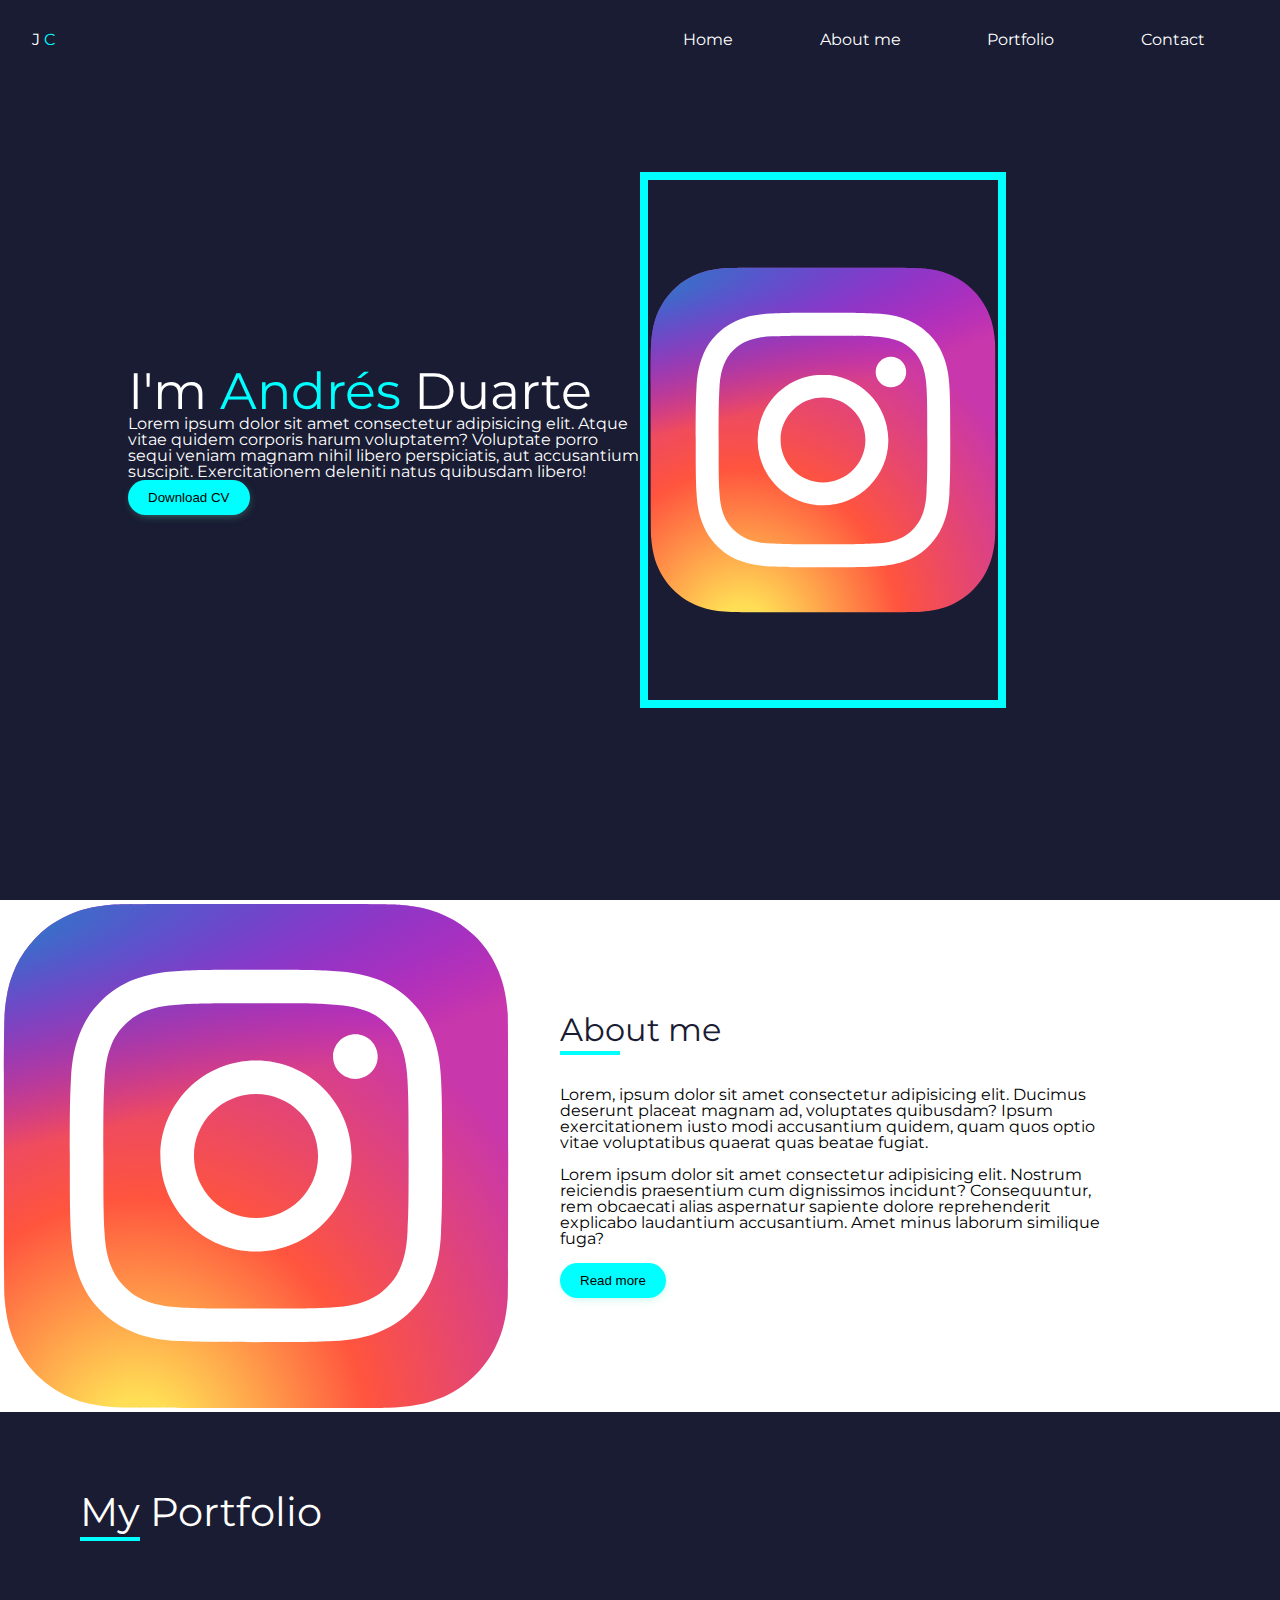
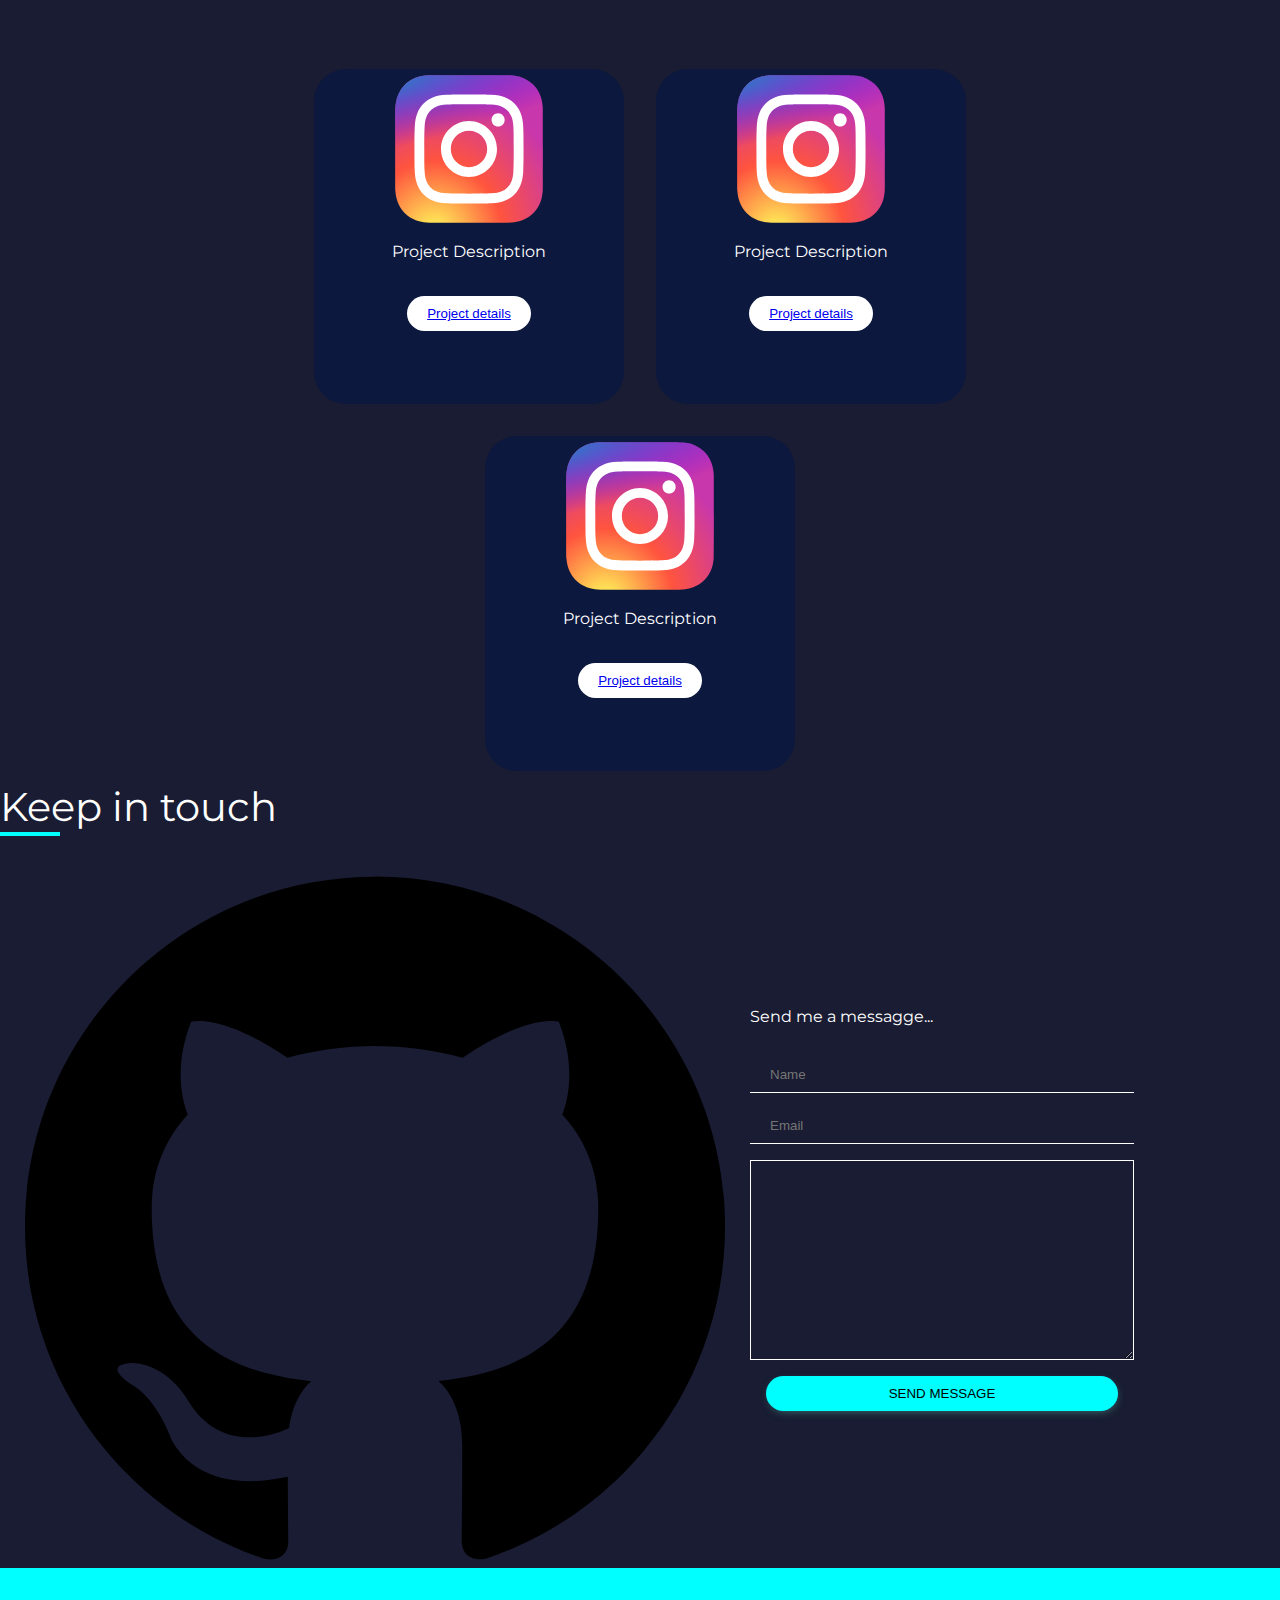
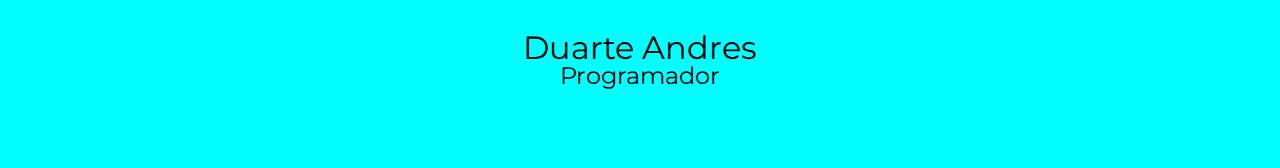
==== index.html @ 988a96d9 "Se realiza parte responsiva del esqueleto" ====
<!DOCTYPE html>
<html lang="en">
  <head>
    <meta charset="UTF-8" />
    <meta http-equiv="X-UA-Compatible" content="IE=edge" />
    <meta name="viewport" content="width=device-width, initial-scale=1.0" />
    <title>portfolio</title>
    <link rel="stylesheet" href="/assets/css/reset.css" />
    <link rel="stylesheet" href="/assets/css/style.css" />
    <!-- Google Fonts -->
    <link rel="preconnect" href="https://fonts.googleapis.com" />
    <link rel="preconnect" href="https://fonts.gstatic.com" crossorigin />
    <link
      href="https://fonts.googleapis.com/css2?family=Montserrat&display=swap"
      rel="stylesheet"
    />
    <!-- FONT AWESOME -->
    <link
      rel="stylesheet"
      href="https://cdnjs.cloudflare.com/ajax/libs/font-awesome/6.2.0/css/all.min.css"
      integrity="sha512-xh6O/CkQoPOWDdYTDqeRdPCVd1SpvCA9XXcUnZS2FmJNp1coAFzvtCN9BmamE+4aHK8yyUHUSCcJHgXloTyT2A=="
      crossorigin="anonymous"
      referrerpolicy="no-referrer"
    />
  </head>
  <body>
    <div class="wrapper">
      <header>
        <nav class="navbar">
          <div class="brand">
            <h2>J <span>C</span></h2>
          </div>
          <ul class="menu" id="menu">
            <li><a href="#">Home</a></li>
            <li><a href="#">About me</a></li>
            <li><a href="#">Portfolio</a></li>
            <li><a href="#">Contact</a></li>
          </ul>
          <div class="toggle-menu">
            <i class="fa-solid fa-bars" id="toggle_open"></i>
            <i class="fa-solid fa-close" id="toggle_close"></i>
          </div>
        </nav>
      </header>
      <main class="main">
        <div class="info-content">
          <span class="info-content__subtitle">Ingeniero Electrico
          </span>
          <h1>I'm <span>Andrés</span> Duarte</h1>
          <div class="social-network" >
            <a href="#"><i class="fa-brands fa-github"></i></a>
            <a href="#"><i class="fa-brands fa-linkedin"></i></a>
          </div>
        
          <p class="info-content__p">
            Lorem ipsum dolor sit amet consectetur adipisicing elit. Atque vitae
            quidem corporis harum voluptatem? Voluptate porro sequi veniam
            magnam nihil libero perspiciatis, aut accusantium suscipit.
            Exercitationem deleniti natus quibusdam libero!
          </p>
          <a href="#">
            <button class="download-cv" download="./assets/img/github.svg">
              Download CV
            </button>
          </a>
        </div>
        <img src="/assets/img/instagram.svg" alt="imagen de perfil" />
      </main>
    </div>
    <div class="about">
      <img src="./assets/img/instagram.svg" alt="imagen de perfil" />
      <div class="about-info">
        <h2>About me</h2>
        <div class="divider"></div>
        <p>
          Lorem, ipsum dolor sit amet consectetur adipisicing elit. Ducimus
          deserunt placeat magnam ad, voluptates quibusdam? Ipsum exercitationem
          iusto modi accusantium quidem, quam quos optio vitae voluptatibus
          quaerat quas beatae fugiat.
        </p>
        <p>
          Lorem ipsum dolor sit amet consectetur adipisicing elit. Nostrum
          reiciendis praesentium cum dignissimos incidunt? Consequuntur, rem
          obcaecati alias aspernatur sapiente dolore reprehenderit explicabo
          laudantium accusantium. Amet minus laborum similique fuga?
        </p>
        <button class="download-cv">Read more</button>
      </div>
    </div>
    <div class="portfolio">
      <div class="portofolio__headings">
        <h2>My Portfolio</h2>
        <div class="divider"></div>
      </div>
      <div class="container">
        <div class="card">
          <div class="card__img"></div>
          <div class="card__title">
            <h2>Project Description</h2>
          </div>
          <div class="card__projects-links">
            <a href="https://github.com/" target="_blank"
              ><i class="fa-brands fa-github"></i
            ></a>
            <a href="#"><i class="fa-solid fa-earth-americas"></i></a>
            <a href="#"><i class="fa-sharp fa-solid fa-code"></i></a>
          </div>
          <div class="project-details-content">
            <button class="project-details__button">
              <a href="#">Project details</a>
            </button>
          </div>
        </div>
        <div class="card">
          <div class="card__img"></div>
          <div class="card__title">
            <h2>Project Description</h2>
          </div>
          <div class="card__projects-links">
            <a href="https://github.com/" target="_blank"
              ><i class="fa-brands fa-github"></i
            ></a>
            <a href="#"><i class="fa-solid fa-earth-americas"></i></a>
            <a href="#"><i class="fa-sharp fa-solid fa-code"></i></a>
          </div>
          <div class="project-details-content">
            <button class="project-details__button">
              <a href="#">Project details</a>
            </button>
          </div>
        </div>
        <div class="card">
          <div class="card__img"></div>
          <div class="card__title">
            <h2>Project Description</h2>
          </div>
          <div class="card__projects-links">
            <a href="https://github.com/" target="_blank"
              ><i class="fa-brands fa-github"></i
            ></a>
            <a href="#"><i class="fa-solid fa-earth-americas"></i></a>
            <a href="#"><i class="fa-sharp fa-solid fa-code"></i></a>
          </div>
          <div class="project-details-content">
            <button class="project-details__button">
              <a href="#">Project details</a>
            </button>
          </div>
        </div>
      </div>
    </div>
    <div class="contact-section">
      <div class="contact-headings">
        <h2>Keep in touch</h2>
        <div class="divider"></div>
      </div>
      <div class="container-contact">
        <img class="container-contact__img" src="/assets/img/github.svg" alt="imagen en opacidad" />
        <div class="contact-form">
          <h4>Send me a messagge...</h4>
          <form class="form">
            <input type="text" placeholder="Name" />
            <input type="email" placeholder="Email" />
            <textarea placeholder="Place your message here..."> </textarea>
            <button type="submit" class="btn-submit">Send message</button>
          </form>
        </div>
      </div>
    </div>
    <footer class="footer">
      <div class="footer-content">
        <h2>Duarte Andres</h2>
        <h5>Programador</h5>
      </div>
      <div class="social-network">
        <a href="#"><i class="fa-brands fa-github"></i></a>
        <a href="#"><i class="fa-brands fa-linkedin"></i></a>
      </div>
    </footer>
    <script src="/js/scripts.js"></script>
  </body>
</html>
---- assets/css/style.css ----
body {
  font-family: "Montserrat", sans-serif;
}

.wrapper {
  width: 100vw;
  height: 100vh;
  background-color: #191c32;
  color: #fff;
}
.navbar {
  display: flex;
  justify-content: space-between;
  padding: 2rem;
  align-items: center;
}
.brand span {
  color: aqua;
}
.menu {
  display: flex;
  flex-wrap: wrap;
  width: 50%;
  justify-content: space-around;
}

.menu li {
  list-style: none;
}
.menu a {
  color: #fff;
  text-decoration: none;
  padding: 0.625rem 1.25rem;
}
.menu a:hover {
  color: aqua;
  transition: ease-in 0.5s;
}
/*Ocultar*/
.toggle-menu,
.info-content__subtitle,
.info-content .social-network {
  display: none;
}

/*Header*/
.main {
  margin: 0 auto;
  width: 80vw;
  height: 80vh;
  display: grid;
  grid-template-columns: repeat(2, 1fr);
  align-items: center;
}
.main img {
  width: 350px;
  height: 520px;
  border: 0.5rem solid aqua;
  min-height: 300px;
}
h1 {
  font-size: clamp(4vw, 1.5rem, 3rem);
}
span {
  color: aqua;
}
.download-cv,
.project-details__button {
  padding: 0.625rem 1.25rem;
  background-color: aqua;
  border: none;
  border-radius: 1.25rem;
  margin-top: 0.625re;
  cursor: pointer;
  box-shadow: 1px 3px 11px -5px rgba(102, 231, 200, 0.69);
}
.download-cv:hover,
.project-details__button {
  background-color: white;
  box-shadow: none;
}

/* ABOUT */
.about {
  display: grid;
  grid-template-columns: repeat(10, 1fr);
  width: 100vw;
  align-items: center;
}
.about img {
  max-width: 100%;
  grid-column: 1/5;
}
.about-info {
  grid-column: 5/10;
  padding: 3rem;
}
.about-info h2 {
  font-size: 2rem;
  color: #191c32;
}
.divider {
  height: 0.25rem;
  width: 3.75rem;
  background-color: aqua;
  margin-top: 0.3125rem;
  margin-bottom: 2rem;
}
.about p {
  margin-bottom: 1rem;
}
/* PORTFOLIO */
.portfolio {
  width: 100vw;
  background-color: #191c32;
  color: #fff;
}
.portofolio__headings {
  width: 100vw;
  padding: 5rem;
}
.portofolio__headings h2 {
  font-size: 2.5rem;
}
.portfolio .container {
  width: 80vw;
  margin: 0 auto;
  display: flex;
  justify-content: center;
  flex-wrap: wrap;
}
.card {
  width: 300px;
  height: 325px;
  padding: 0.3125rem;
  background-color: #0c183e;
  color: #fff;
  border-radius: 2rem;
  margin: 1rem;
}
.card__img {
  width: 100%;
  height: 150px;
  background-image: url(../img/instagram.svg);
  background-size: contain;
  background-position: center;
  background-repeat: no-repeat;
}
.card__title {
  text-align: center;
  padding: 1.25rem;
}
.card__projects-links {
  display: flex;
  justify-content: space-evenly;
}
.card__projects-links a {
  color: #fff;
  text-decoration: none;
}
.card__projects-links i {
  font-size: 1.5rem;
}
.card .project-details {
  margin: 0 auto;
  margin: 1rem;
  width: 70%;
}
.card .project-details a {
  text-decoration: none;
  color: #191c32;
  text-transform: uppercase;
}
.project-details-content {
  display: flex;
  width: 100%;
  justify-content: center;
  margin-top: 1rem;
}
/*CONTACT*/
.contact-section {
  width: 100vw;
  background-color: #191c32;
  color: #fff;
}
.contact-headings h2 {
  font-size: 2.5rem;
}
.container-contact {
  display: flex;
  align-items: center;
  margin: 0 auto;
}
.container-contact img {
  width: 750px;
  height: 700px;
  bottom: 0;
}
.form {
  display: flex;
  flex-direction: column;
  width: 30vw;
  margin-top: 2rem;
}
.form input {
  padding: 0.6125rem 1.25rem;
  margin-bottom: 1rem;
  background: none;
  border: none;
  border-bottom: 1px solid #fff;
  color: #fff;
}
.form textarea {
  height: 150px;
  background: none;
  color: #fff;
  padding: 1.5rem;
  border: 1px solid #fff;
}

.btn-submit {
  padding: 0.6125rem 1.25rem;
  margin: 1rem;
  border: none;
  border-radius: 1.25rem;
  text-transform: uppercase;
  background-color: aqua;
  cursor: pointer;
  box-shadow: 1px 3px 11px -5px rgba(102, 231, 200, 0.69);
}
.btn-submit:hover {
  background-color: white;
  box-shadow: none;
}
/* FOOTER */
.footer {
  display: flex;
  flex-direction: column;
  justify-content: center;
  align-items: center;
  width: 100vw;
  height: 200px;
  background-color: aqua;
  text-align: center;
}
.footer-content h2 {
  font-size: 2rem;
}
.footer-content h5,
.social-network i {
  font-size: 1.5rem;
}
.social-network {
  display: flex;
  width: 300px;
  justify-content: space-evenly;
  margin-top: 1rem;
}

@media screen and (max-width: 768px) {
  .menu {
    flex-direction: column;
    justify-content: center;
    position: absolute;
    top: 0;
    left: 0;
    height: 100vh;
    background-color: #2b3058;
    z-index: 2;
    transform: translateX(-110%);
    transition: all 0.5s ease-in-out;
  }
  .show-menu {
    transform: translateX(0);
    transition: all 0.5s ease-in-out;
  }
  .menu li {
    margin: 2rem;
  }
  .toggle-menu {
    display: block;
  }
  .fa-bars {
    font-size: 1.5rem;
  }
  .toggle-menu .fa-close {
    font-size: 1.7rem;
    display: none;
  }

  .main,
  .about {
    display: flex;
    flex-direction: column-reverse;
  }
  .main img {
    width: min(70%, 350px);
    height: auto;
  }
  .info-content {
    display: flex;
    justify-content: center;
    flex-direction: column;
    align-items: center;
  }
  .info-content__subtitle {
    display: block;
    margin-bottom: 0.5rem;
  }
  .info-content .social-network {
    display: flex;
    justify-content: space-evenly;
  }
  .info-content__p,
  .download-cv,
  .container-contact__img {
    display: none;
  }
  .form{
    width: 80vw;
  }
}
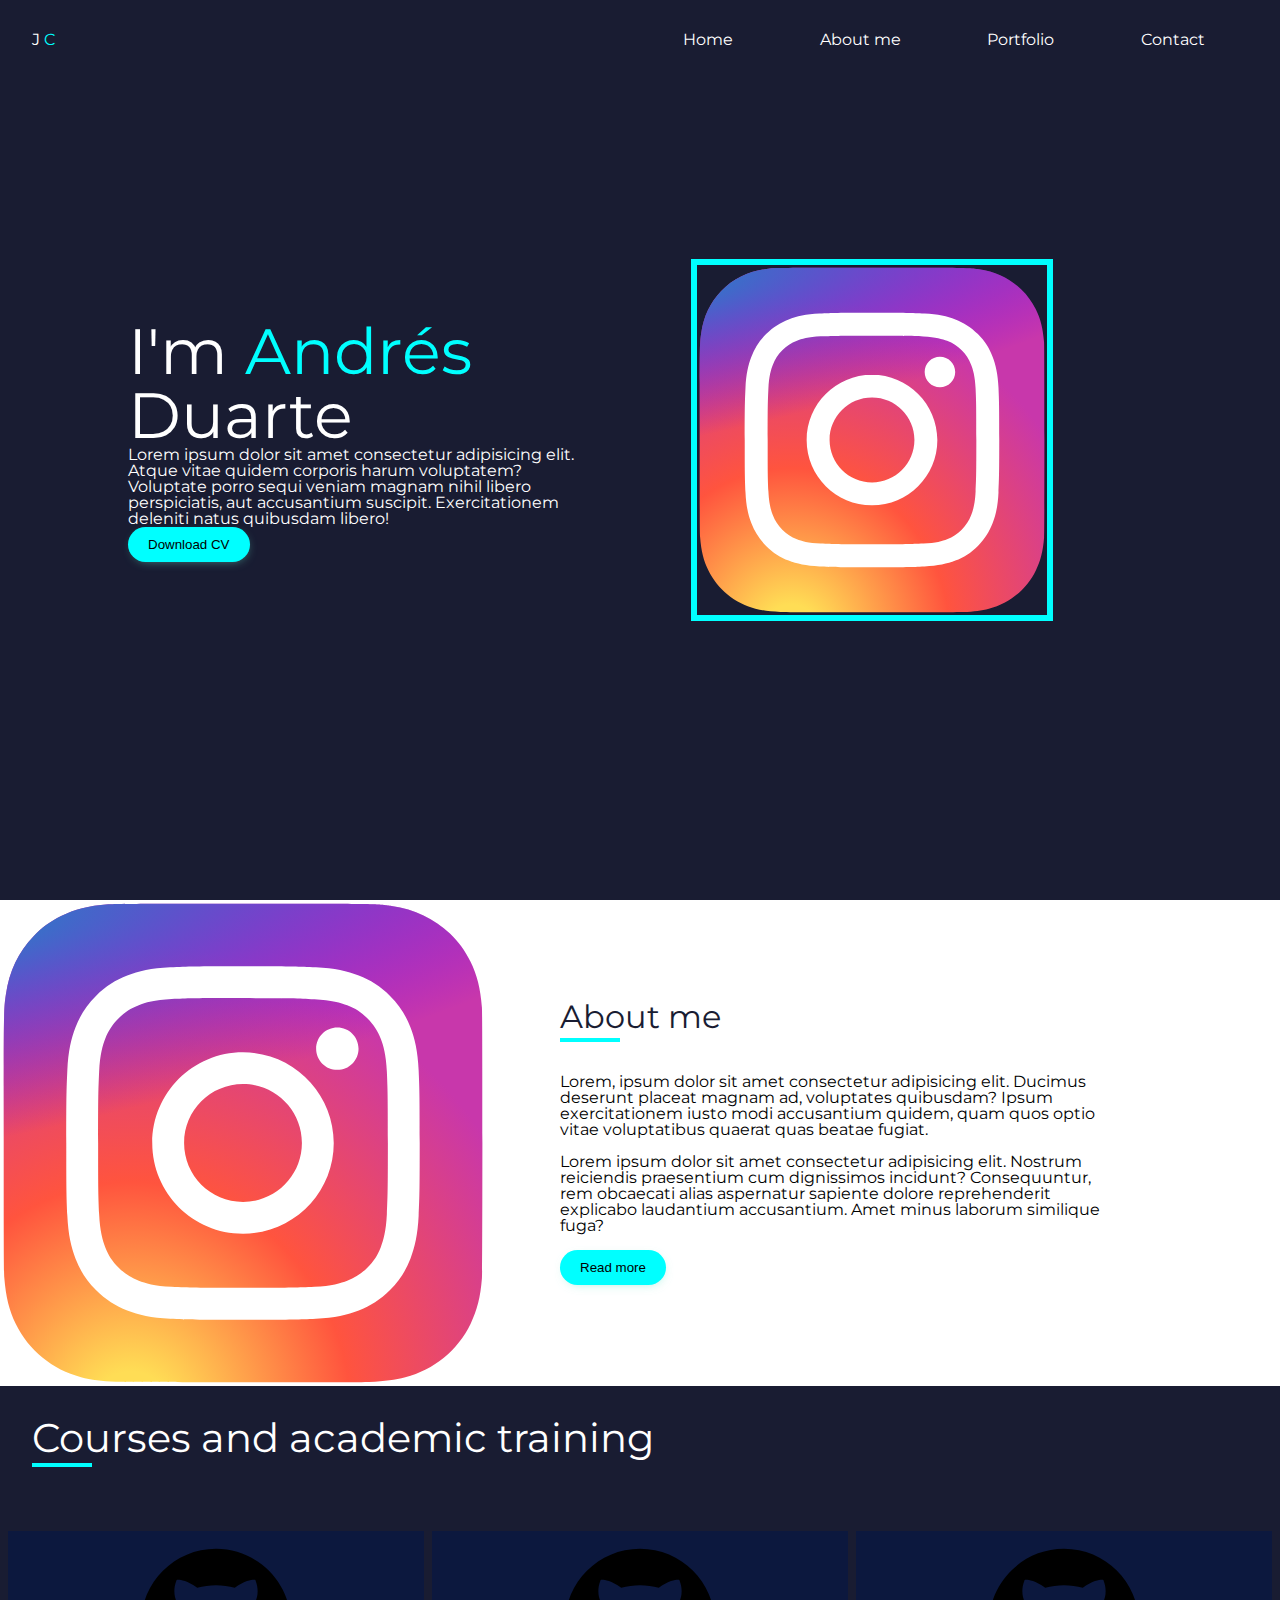
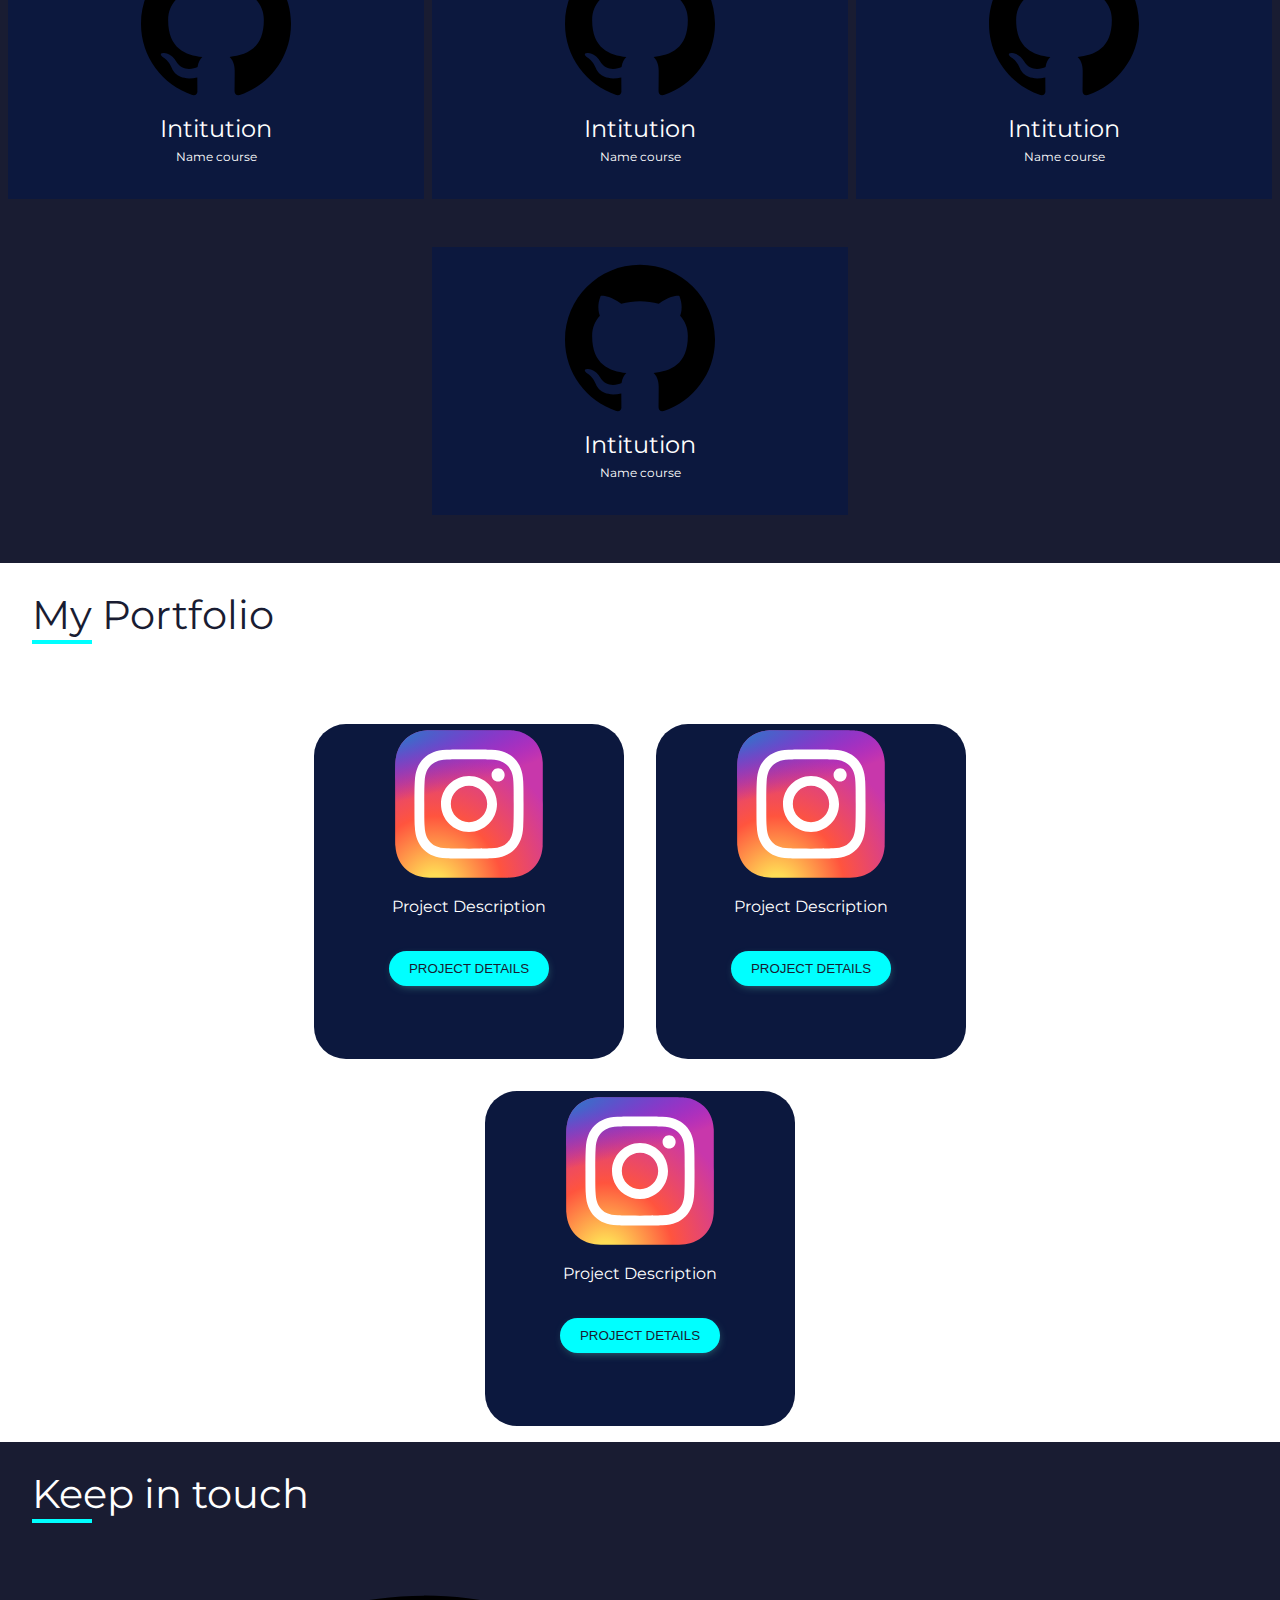
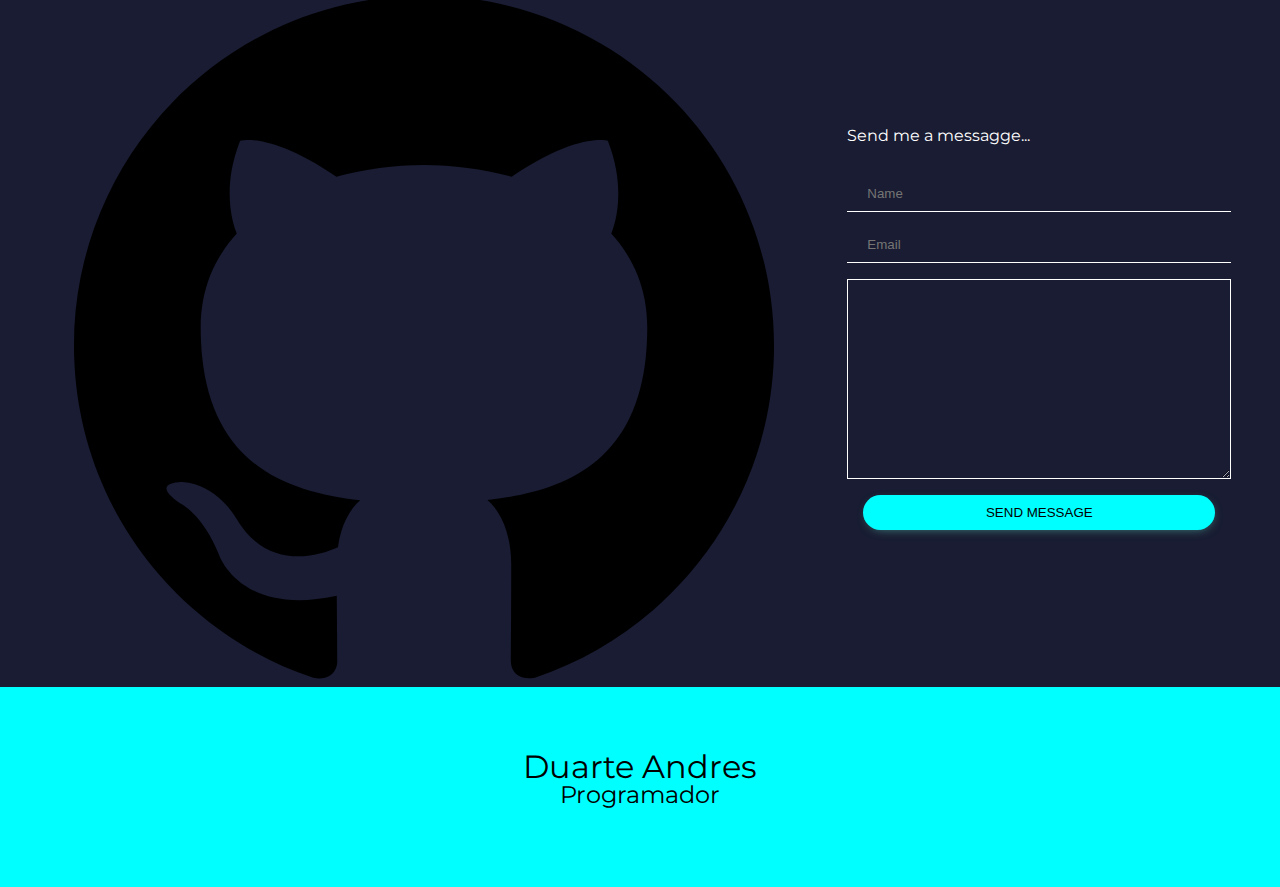
==== commit 63836452: "Se agrega Formacion Academica" ====
--- a/index.html
+++ b/index.html
@@ -25,6 +25,7 @@
   </head>
   <body>
     <div class="wrapper">
+      <!-- HEADER -->
       <header>
         <nav class="navbar">
           <div class="brand">
@@ -42,16 +43,16 @@
           </div>
         </nav>
       </header>
+      <!-- INFO -->
       <main class="main">
         <div class="info-content">
-          <span class="info-content__subtitle">Ingeniero Electrico
-          </span>
+          <span class="info-content__subtitle">Ingeniero Electrico </span>
           <h1>I'm <span>Andrés</span> Duarte</h1>
-          <div class="social-network" >
+          <div class="social-network">
             <a href="#"><i class="fa-brands fa-github"></i></a>
             <a href="#"><i class="fa-brands fa-linkedin"></i></a>
           </div>
-        
+
           <p class="info-content__p">
             Lorem ipsum dolor sit amet consectetur adipisicing elit. Atque vitae
             quidem corporis harum voluptatem? Voluptate porro sequi veniam
@@ -67,6 +68,7 @@
         <img src="/assets/img/instagram.svg" alt="imagen de perfil" />
       </main>
     </div>
+    <!-- ABOUT -->
     <div class="about">
       <img src="./assets/img/instagram.svg" alt="imagen de perfil" />
       <div class="about-info">
@@ -87,6 +89,44 @@
         <button class="download-cv">Read more</button>
       </div>
     </div>
+    <!-- FORMACION -->
+    <div class="courses">
+      <div class="courses__headings">
+        <h2>Courses and academic training</h2>
+        <div class="divider"></div>
+      </div>
+      <div class="courses__container">
+        <div class="courses__card">
+          <div class="courses__card__img"></div>
+          <div class="courses__card__title">
+            <h2>Intitution</h2>
+            <h4>Name course</h4>
+          </div>
+        </div>
+        <div class="courses__card">
+          <div class="courses__card__img"></div>
+          <div class="courses__card__title">
+            <h2>Intitution</h2>
+            <h4>Name course</h4>
+          </div>
+        </div>
+        <div class="courses__card">
+          <div class="courses__card__img"></div>
+          <div class="courses__card__title">
+            <h2>Intitution</h2>
+            <h4>Name course</h4>
+          </div>
+        </div>
+        <div class="courses__card">
+          <div class="courses__card__img"></div>
+          <div class="courses__card__title">
+            <h2>Intitution</h2>
+            <h4>Name course</h4>
+          </div>
+        </div>
+      </div>
+    </div>
+    <!-- PORTFOLIO -->
     <div class="portfolio">
       <div class="portofolio__headings">
         <h2>My Portfolio</h2>
@@ -149,13 +189,18 @@
         </div>
       </div>
     </div>
+    <!-- CONTACTO -->
     <div class="contact-section">
       <div class="contact-headings">
         <h2>Keep in touch</h2>
         <div class="divider"></div>
       </div>
       <div class="container-contact">
-        <img class="container-contact__img" src="/assets/img/github.svg" alt="imagen en opacidad" />
+        <img
+          class="container-contact__img"
+          src="/assets/img/github.svg"
+          alt="imagen en opacidad"
+        />
         <div class="contact-form">
           <h4>Send me a messagge...</h4>
           <form class="form">
--- a/assets/css/style.css
+++ b/assets/css/style.css
@@ -1,9 +1,8 @@
 body {
   font-family: "Montserrat", sans-serif;
 }
-
 .wrapper {
-  width: 100vw;
+  width: 100%;
   height: 100vh;
   background-color: #191c32;
   color: #fff;
@@ -23,7 +22,6 @@
   width: 50%;
   justify-content: space-around;
 }
-
 .menu li {
   list-style: none;
 }
@@ -49,17 +47,17 @@
   width: 80vw;
   height: 80vh;
   display: grid;
+  gap: 10%;
   grid-template-columns: repeat(2, 1fr);
   align-items: center;
 }
 .main img {
   width: 350px;
-  height: 520px;
-  border: 0.5rem solid aqua;
+  border: 0.375rem solid aqua;
   min-height: 300px;
 }
 h1 {
-  font-size: clamp(4vw, 1.5rem, 3rem);
+  font-size: clamp(5vw, 1.5rem, 3rem);
 }
 span {
   color: aqua;
@@ -75,8 +73,8 @@
   box-shadow: 1px 3px 11px -5px rgba(102, 231, 200, 0.69);
 }
 .download-cv:hover,
-.project-details__button {
-  background-color: white;
+.project-details__button:hover {
+  background-color: #fff;
   box-shadow: none;
 }
 
@@ -84,11 +82,11 @@
 .about {
   display: grid;
   grid-template-columns: repeat(10, 1fr);
-  width: 100vw;
+  width: 100%;
   align-items: center;
 }
 .about img {
-  max-width: 100%;
+  max-width: 95%;
   grid-column: 1/5;
 }
 .about-info {
@@ -109,15 +107,61 @@
 .about p {
   margin-bottom: 1rem;
 }
+/* FORMACION */
+.courses{
+  background-color: #191c32;
+  color: #fff;
+  justify-content: center;
+}
+.courses__headings {
+  width: 80%;
+  padding: 2rem;
+}
+.courses__headings h2 {
+  font-size: 2.5rem;
+}
+.courses__container{
+  display: flex;
+  justify-content: space-evenly;
+  flex-wrap: wrap;
+}
+.courses__card{
+  background-color: #0c183e;
+  width: 30%;
+  margin-bottom: 3rem;
+  padding: 1rem;
+  display: flex;
+  justify-content: space-around;
+  flex-direction: column;
+}
+.courses__card__img{
+  width: 100%;
+  height: 150px;
+background-image: url(/assets/img/github.svg);
+background-size: contain;
+background-position: center;
+background-repeat: no-repeat;
+}
+.courses__card__title {
+  text-align: center;
+  padding: 1.25rem;
+}
+.courses__card__title h2{
+  font-size: 1.5rem;
+  margin-bottom: .6125rem;
+}
+.courses__card__title h4{
+  font-size: 0.75rem;
+}
 /* PORTFOLIO */
 .portfolio {
-  width: 100vw;
-  background-color: #191c32;
-  color: #fff;
-}
-.portofolio__headings {
-  width: 100vw;
-  padding: 5rem;
+  width: 100%;
+  background-color: #fff;
+  color: #191c32;
+}
+.portofolio__headings,.contact-headings {
+  width: 80%;
+  padding: 2rem;
 }
 .portofolio__headings h2 {
   font-size: 2.5rem;
@@ -154,7 +198,7 @@
   display: flex;
   justify-content: space-evenly;
 }
-.card__projects-links a {
+.card__projects-links a{
   color: #fff;
   text-decoration: none;
 }
@@ -166,7 +210,7 @@
   margin: 1rem;
   width: 70%;
 }
-.card .project-details a {
+.card .project-details a,.project-details__button a {
   text-decoration: none;
   color: #191c32;
   text-transform: uppercase;
@@ -179,7 +223,7 @@
 }
 /*CONTACT*/
 .contact-section {
-  width: 100vw;
+  width: 100%;
   background-color: #191c32;
   color: #fff;
 }
@@ -189,6 +233,7 @@
 .container-contact {
   display: flex;
   align-items: center;
+  justify-content: space-evenly;
   margin: 0 auto;
 }
 .container-contact img {
@@ -238,7 +283,7 @@
   flex-direction: column;
   justify-content: center;
   align-items: center;
-  width: 100vw;
+  width: 100%;
   height: 200px;
   background-color: aqua;
   text-align: center;
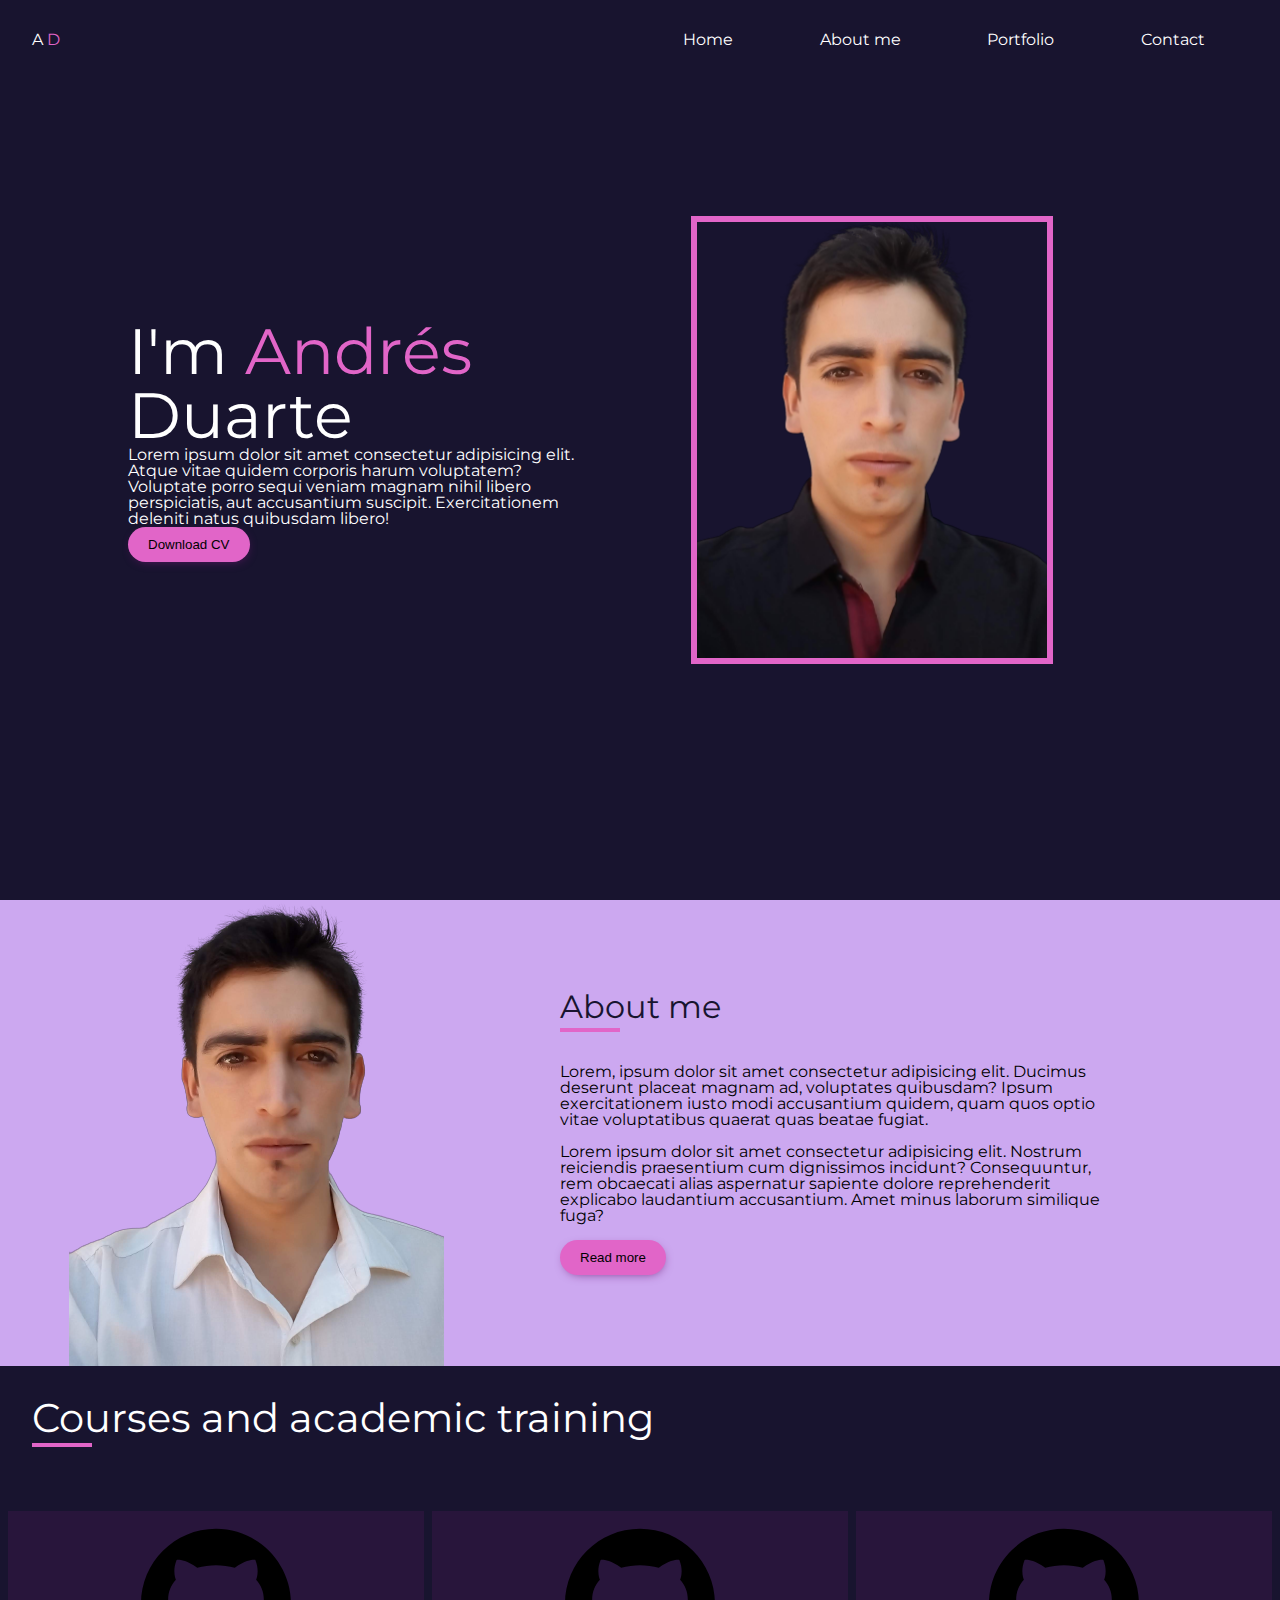
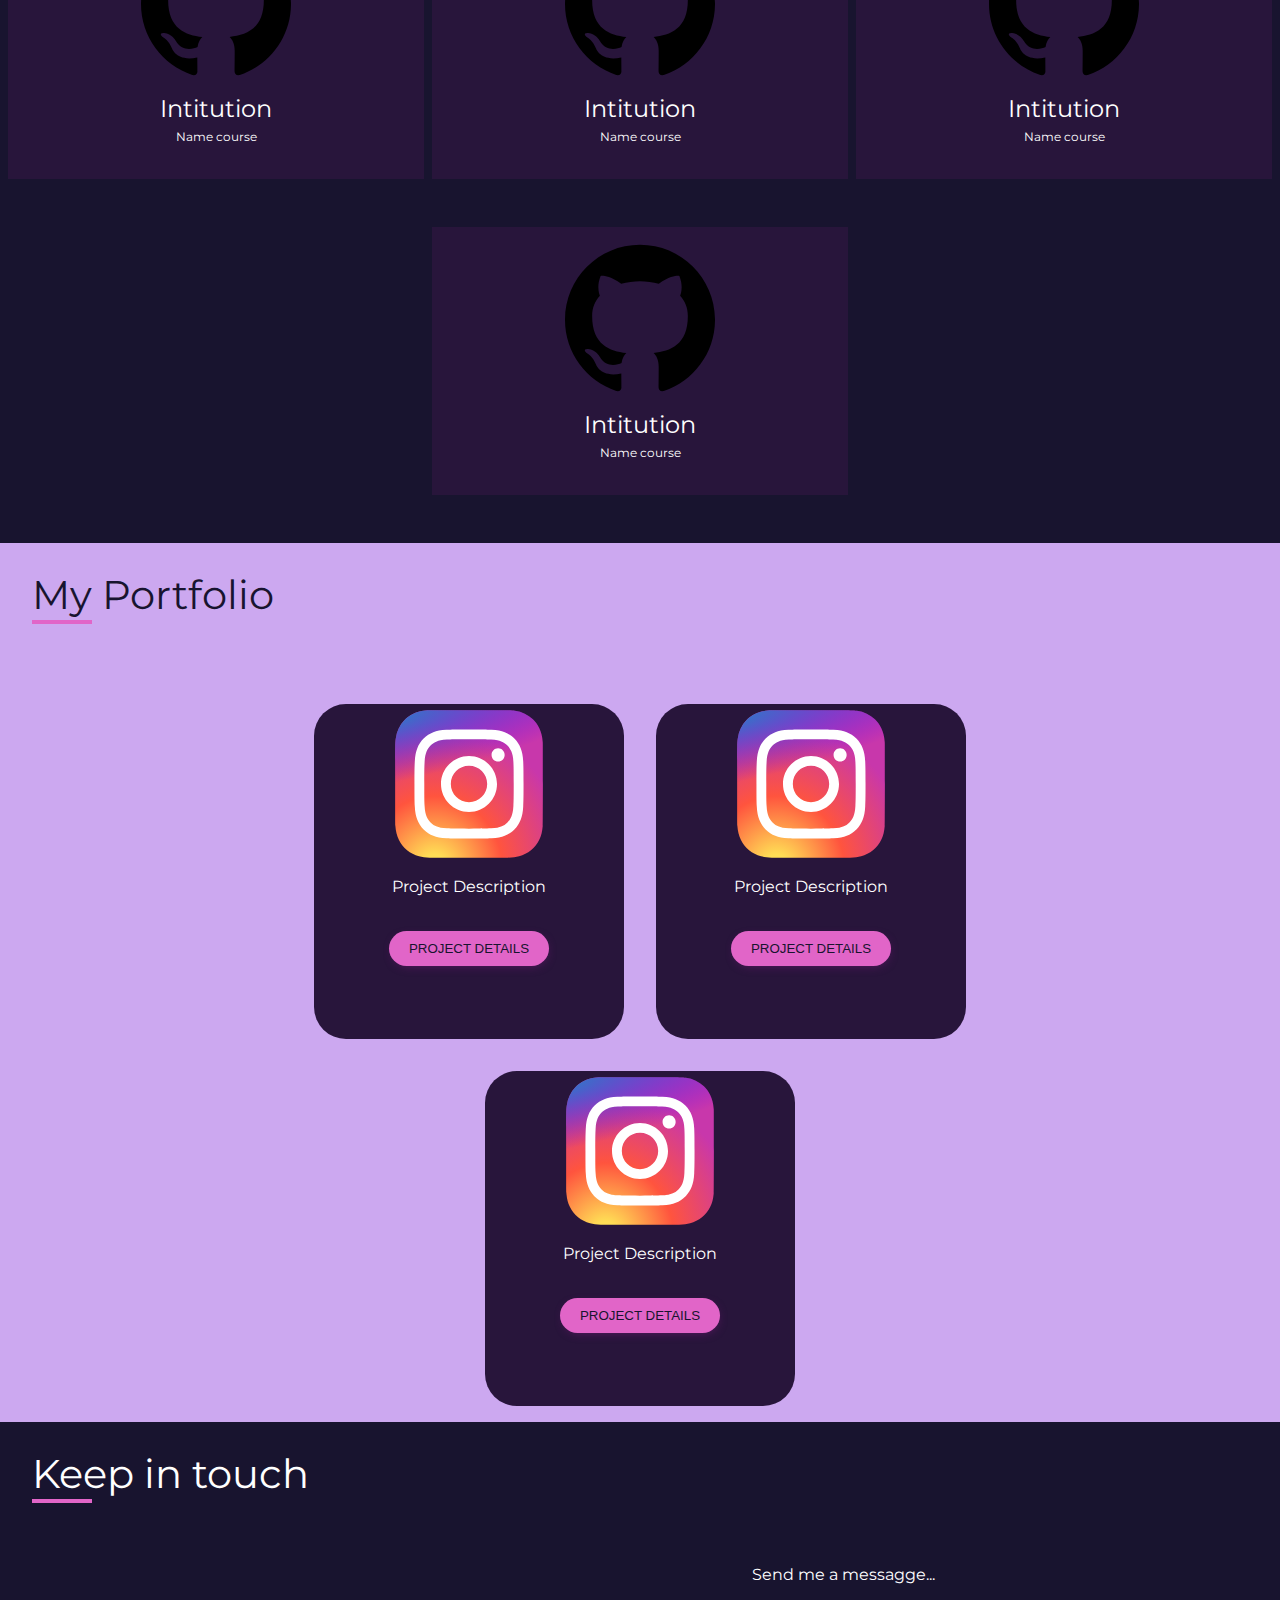
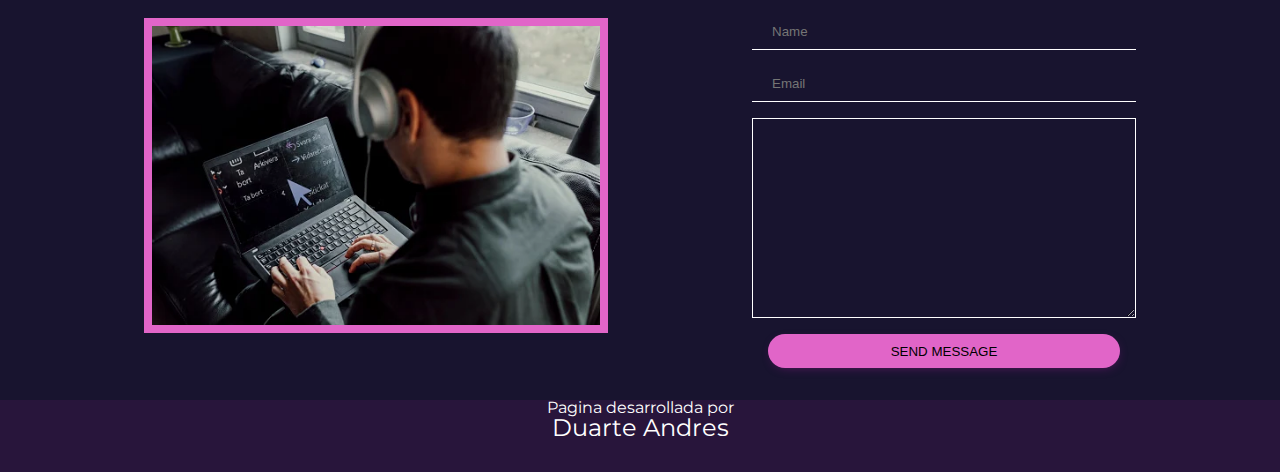
==== commit 4d025d64: "Se agregan imagenes y se modifican colores" ====
--- a/index.html
+++ b/index.html
@@ -29,7 +29,7 @@
       <header>
         <nav class="navbar">
           <div class="brand">
-            <h2>J <span>C</span></h2>
+            <h2>A <span>D</span></h2>
           </div>
           <ul class="menu" id="menu">
             <li><a href="#">Home</a></li>
@@ -65,12 +65,12 @@
             </button>
           </a>
         </div>
-        <img src="/assets/img/instagram.svg" alt="imagen de perfil" />
+        <img src="/assets/img/img perfil.png" alt="imagen de perfil" />
       </main>
     </div>
     <!-- ABOUT -->
     <div class="about">
-      <img src="./assets/img/instagram.svg" alt="imagen de perfil" />
+      <img src="./assets/img/perfil2.png" alt="imagen de perfil" />
       <div class="about-info">
         <h2>About me</h2>
         <div class="divider"></div>
@@ -198,7 +198,7 @@
       <div class="container-contact">
         <img
           class="container-contact__img"
-          src="/assets/img/github.svg"
+          src="/assets/img/contacto.png"
           alt="imagen en opacidad"
         />
         <div class="contact-form">
@@ -214,8 +214,9 @@
     </div>
     <footer class="footer">
       <div class="footer-content">
+        
+        <h5>Pagina desarrollada por</h5>
         <h2>Duarte Andres</h2>
-        <h5>Programador</h5>
       </div>
       <div class="social-network">
         <a href="#"><i class="fa-brands fa-github"></i></a>
--- a/assets/css/style.css
+++ b/assets/css/style.css
@@ -1,10 +1,18 @@
+:root{
+  --color-oscuro-fuerte:#18142f;
+  --color-oscuro-intermedio:#28153b;
+  --color-claro-fuerte:#e165c8;
+  --color-claro-intermedio:#721974;
+  --color-claro:#CCA8F0;
+}
+
 body {
   font-family: "Montserrat", sans-serif;
 }
 .wrapper {
   width: 100%;
   height: 100vh;
-  background-color: #191c32;
+  background-color: var(--color-oscuro-fuerte);
   color: #fff;
 }
 .navbar {
@@ -14,7 +22,7 @@
   align-items: center;
 }
 .brand span {
-  color: aqua;
+  color: var(--color-claro-fuerte);
 }
 .menu {
   display: flex;
@@ -31,7 +39,7 @@
   padding: 0.625rem 1.25rem;
 }
 .menu a:hover {
-  color: aqua;
+  color: var(--color-claro-fuerte);
   transition: ease-in 0.5s;
 }
 /*Ocultar*/
@@ -53,24 +61,24 @@
 }
 .main img {
   width: 350px;
-  border: 0.375rem solid aqua;
+  border: 0.375rem solid var(--color-claro-fuerte);
   min-height: 300px;
 }
 h1 {
   font-size: clamp(5vw, 1.5rem, 3rem);
 }
 span {
-  color: aqua;
+  color: var(--color-claro-fuerte);
 }
 .download-cv,
 .project-details__button {
   padding: 0.625rem 1.25rem;
-  background-color: aqua;
+  background-color: var(--color-claro-fuerte);
   border: none;
   border-radius: 1.25rem;
   margin-top: 0.625re;
   cursor: pointer;
-  box-shadow: 1px 3px 11px -5px rgba(102, 231, 200, 0.69);
+  box-shadow: 1px 3px 11px -5px var(--color-claro-intermedio);
 }
 .download-cv:hover,
 .project-details__button:hover {
@@ -83,11 +91,13 @@
   display: grid;
   grid-template-columns: repeat(10, 1fr);
   width: 100%;
+  background-color: var(--color-claro);
   align-items: center;
 }
 .about img {
   max-width: 95%;
   grid-column: 1/5;
+  margin: 0 auto;
 }
 .about-info {
   grid-column: 5/10;
@@ -95,12 +105,12 @@
 }
 .about-info h2 {
   font-size: 2rem;
-  color: #191c32;
+  color: var(--color-oscuro-fuerte)
 }
 .divider {
   height: 0.25rem;
   width: 3.75rem;
-  background-color: aqua;
+  background-color: var(--color-claro-fuerte);
   margin-top: 0.3125rem;
   margin-bottom: 2rem;
 }
@@ -109,7 +119,7 @@
 }
 /* FORMACION */
 .courses{
-  background-color: #191c32;
+  background-color: var(--color-oscuro-fuerte);
   color: #fff;
   justify-content: center;
 }
@@ -126,7 +136,7 @@
   flex-wrap: wrap;
 }
 .courses__card{
-  background-color: #0c183e;
+  background-color: var(--color-oscuro-intermedio);
   width: 30%;
   margin-bottom: 3rem;
   padding: 1rem;
@@ -156,8 +166,8 @@
 /* PORTFOLIO */
 .portfolio {
   width: 100%;
-  background-color: #fff;
-  color: #191c32;
+  background-color: var(--color-claro);
+  color: var(--color-oscuro-fuerte);
 }
 .portofolio__headings,.contact-headings {
   width: 80%;
@@ -177,8 +187,8 @@
   width: 300px;
   height: 325px;
   padding: 0.3125rem;
-  background-color: #0c183e;
-  color: #fff;
+  background-color: var(--color-oscuro-intermedio);
+  color: #fff;  
   border-radius: 2rem;
   margin: 1rem;
 }
@@ -212,7 +222,7 @@
 }
 .card .project-details a,.project-details__button a {
   text-decoration: none;
-  color: #191c32;
+  color: var(--color-oscuro-fuerte);
   text-transform: uppercase;
 }
 .project-details-content {
@@ -224,8 +234,9 @@
 /*CONTACT*/
 .contact-section {
   width: 100%;
-  background-color: #191c32;
-  color: #fff;
+  background-color: var(--color-oscuro-fuerte);
+  color: #fff;
+  padding-bottom: 1rem;
 }
 .contact-headings h2 {
   font-size: 2.5rem;
@@ -237,8 +248,10 @@
   margin: 0 auto;
 }
 .container-contact img {
-  width: 750px;
-  height: 700px;
+  width: 35%;
+  border: 0.5rem;
+  border-style: solid;
+  border-color: var(--color-claro-fuerte);
   bottom: 0;
 }
 .form {
@@ -269,9 +282,9 @@
   border: none;
   border-radius: 1.25rem;
   text-transform: uppercase;
-  background-color: aqua;
+  background-color: var(--color-claro-fuerte);
   cursor: pointer;
-  box-shadow: 1px 3px 11px -5px rgba(102, 231, 200, 0.69);
+  box-shadow: 1px 3px 11px -5px var(--color-claro-intermedio);
 }
 .btn-submit:hover {
   background-color: white;
@@ -284,22 +297,24 @@
   justify-content: center;
   align-items: center;
   width: 100%;
-  height: 200px;
-  background-color: aqua;
+  background-color: var(--color-oscuro-intermedio);
+  color: #fff;
   text-align: center;
 }
 .footer-content h2 {
+  font-size: 1.5rem;
+}
+.footer-content h5{
+  font: size 0.5rem;
+}
+.social-network i {
   font-size: 2rem;
-}
-.footer-content h5,
-.social-network i {
-  font-size: 1.5rem;
 }
 .social-network {
   display: flex;
   width: 300px;
   justify-content: space-evenly;
-  margin-top: 1rem;
+  margin: 1rem 0;
 }
 
 @media screen and (max-width: 768px) {
@@ -310,7 +325,7 @@
     top: 0;
     left: 0;
     height: 100vh;
-    background-color: #2b3058;
+    background-color: var(--color-oscuro-intermedio);
     z-index: 2;
     transform: translateX(-110%);
     transition: all 0.5s ease-in-out;
@@ -358,7 +373,7 @@
   }
   .info-content__p,
   .download-cv,
-  .container-contact__img {
+  .container-contact__img ,.about img{
     display: none;
   }
   .form{
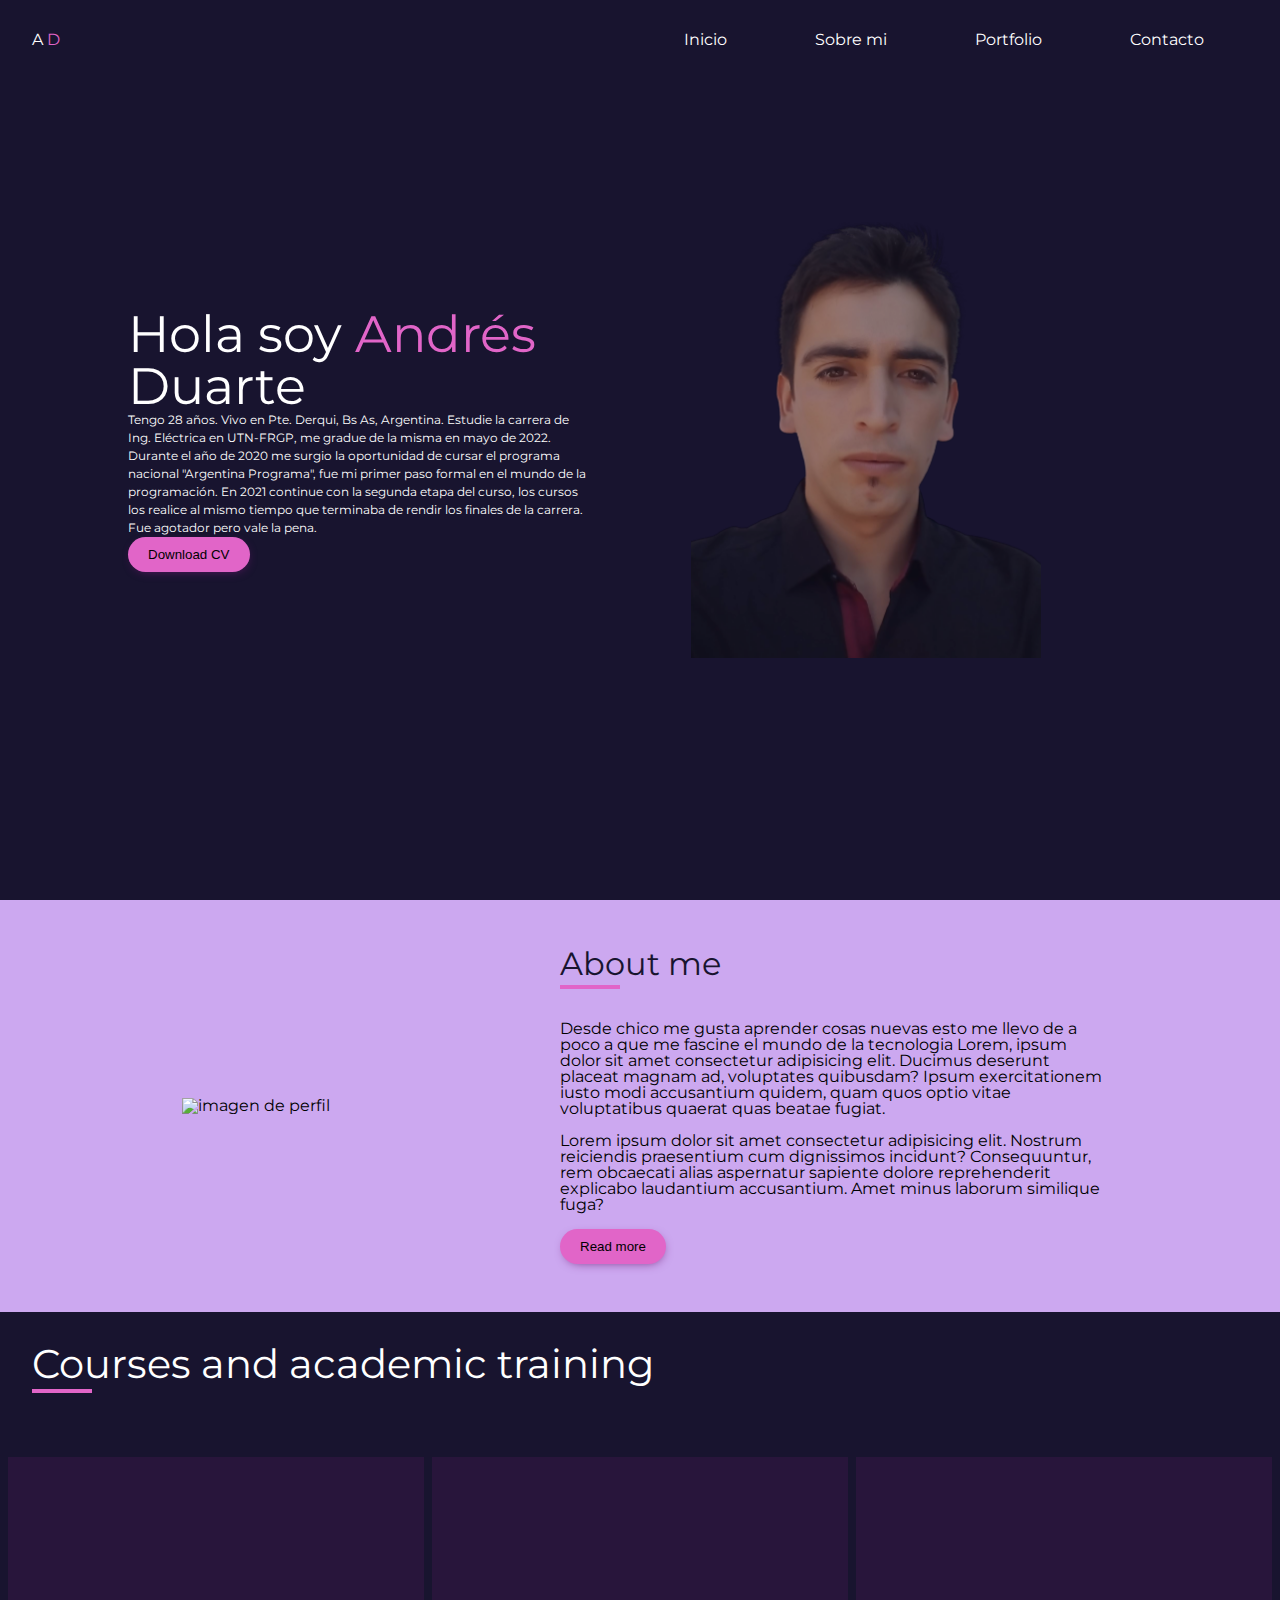
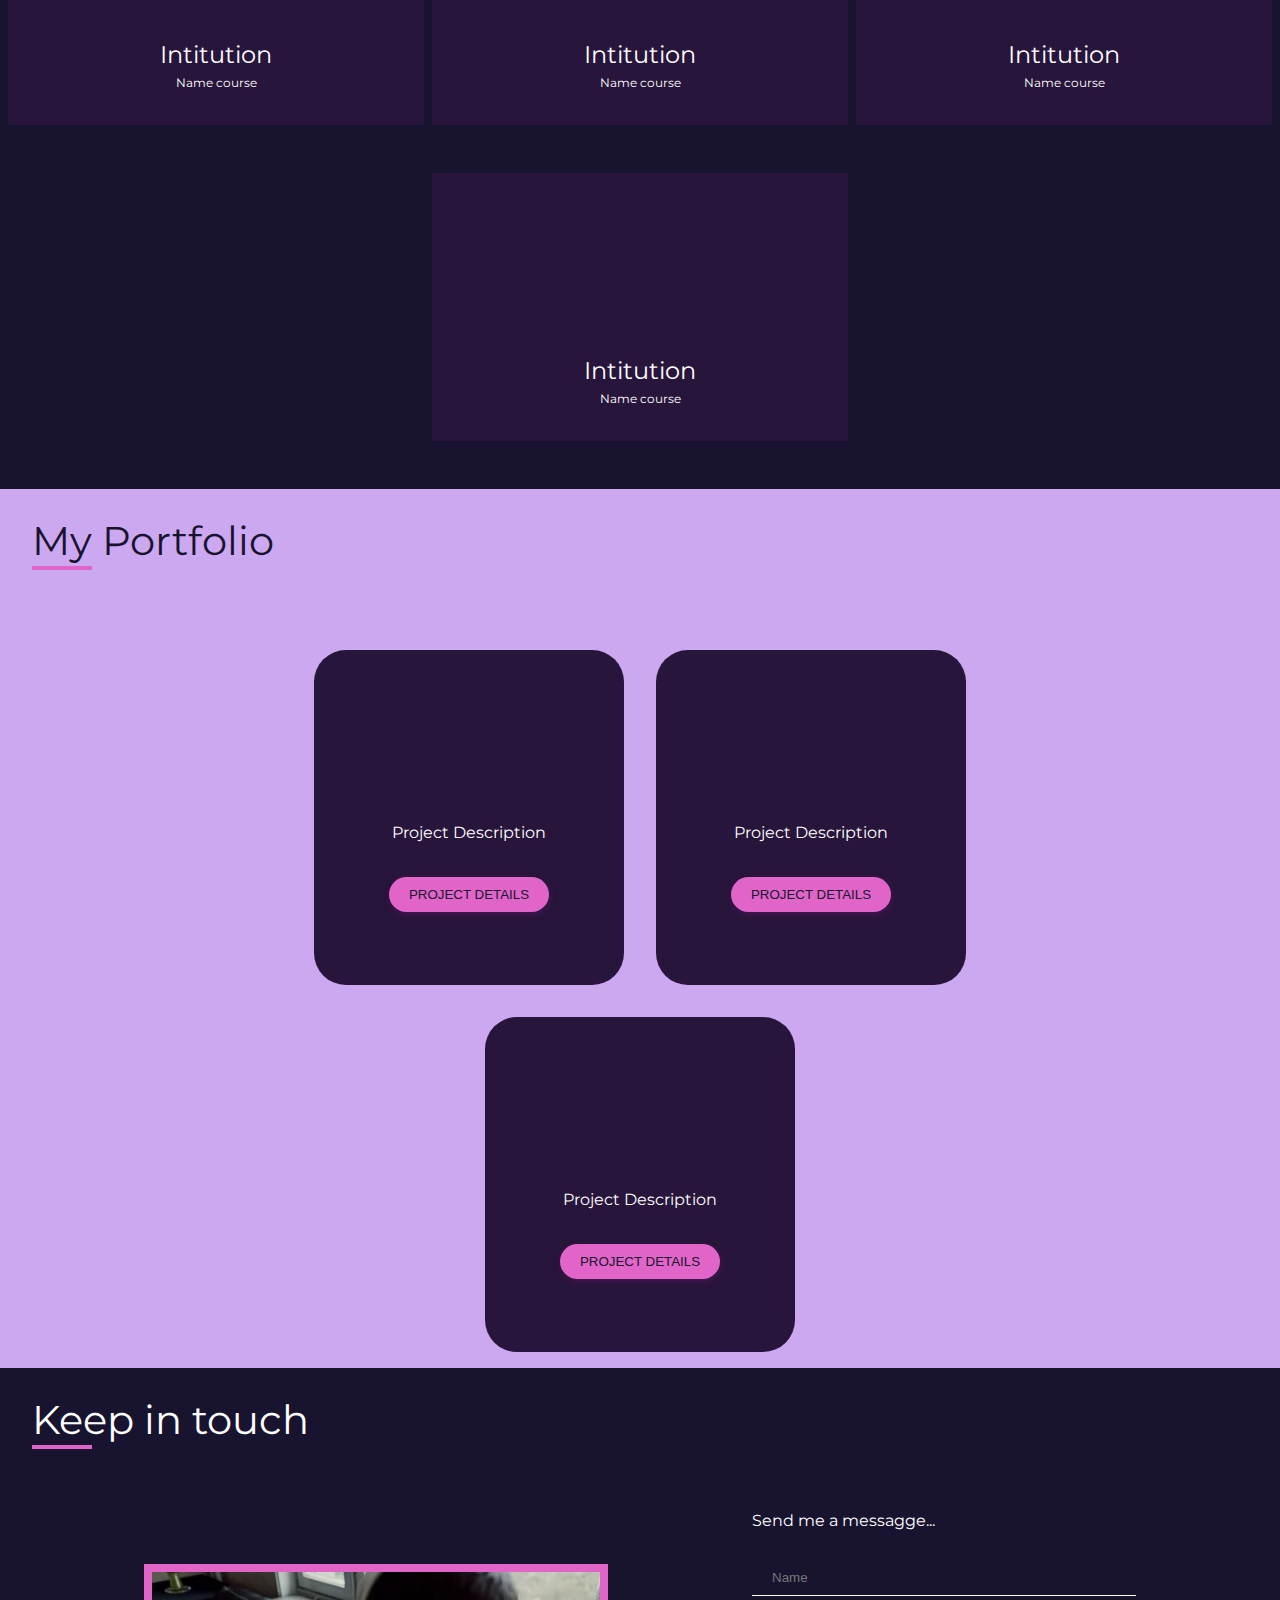
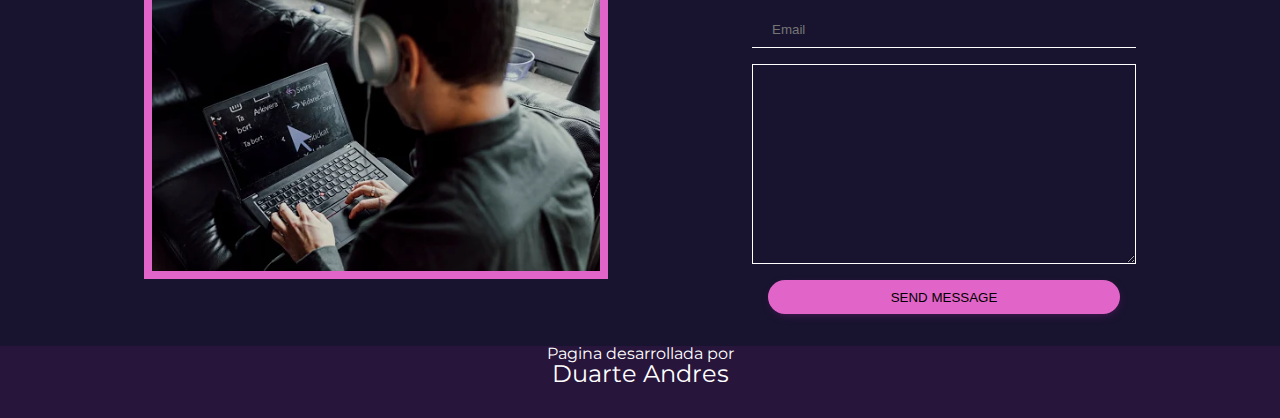
==== commit 9bb26290: "Se comienza a rellenar con informacion personal" ====
--- a/index.html
+++ b/index.html
@@ -22,6 +22,8 @@
       crossorigin="anonymous"
       referrerpolicy="no-referrer"
     />
+    <!-- ICONO -->
+    <link rel="shortcut icon" href="/assets/img/logo.PNG" type="image/x-icon" />
   </head>
   <body>
     <div class="wrapper">
@@ -32,10 +34,10 @@
             <h2>A <span>D</span></h2>
           </div>
           <ul class="menu" id="menu">
-            <li><a href="#">Home</a></li>
-            <li><a href="#">About me</a></li>
+            <li><a href="#">Inicio</a></li>
+            <li><a href="#">Sobre mi</a></li>
             <li><a href="#">Portfolio</a></li>
-            <li><a href="#">Contact</a></li>
+            <li><a href="#">Contacto</a></li>
           </ul>
           <div class="toggle-menu">
             <i class="fa-solid fa-bars" id="toggle_open"></i>
@@ -47,17 +49,22 @@
       <main class="main">
         <div class="info-content">
           <span class="info-content__subtitle">Ingeniero Electrico </span>
-          <h1>I'm <span>Andrés</span> Duarte</h1>
+          <h1>Hola soy <span>Andrés</span> Duarte</h1>
           <div class="social-network">
             <a href="#"><i class="fa-brands fa-github"></i></a>
             <a href="#"><i class="fa-brands fa-linkedin"></i></a>
           </div>
 
           <p class="info-content__p">
-            Lorem ipsum dolor sit amet consectetur adipisicing elit. Atque vitae
-            quidem corporis harum voluptatem? Voluptate porro sequi veniam
-            magnam nihil libero perspiciatis, aut accusantium suscipit.
-            Exercitationem deleniti natus quibusdam libero!
+            Tengo 28 años. Vivo en P<sup>te</sup>. Derqui, Bs As, Argentina.
+            Estudie la carrera de Ing. Eléctrica en UTN-FRGP, me gradue de la
+            misma en mayo de 2022. <br />
+            Durante el año de 2020 me surgio la oportunidad de cursar el
+            programa nacional "Argentina Programa", fue mi primer paso formal en
+            el mundo de la programación. En 2021 continue con la segunda etapa
+            del curso, los cursos los realice al mismo tiempo que terminaba de
+            rendir los finales de la carrera.<br />
+            Fue agotador pero vale la pena<i class="fa-regular fa-face-smile"></i>.
           </p>
           <a href="#">
             <button class="download-cv" download="./assets/img/github.svg">
@@ -75,10 +82,11 @@
         <h2>About me</h2>
         <div class="divider"></div>
         <p>
-          Lorem, ipsum dolor sit amet consectetur adipisicing elit. Ducimus
-          deserunt placeat magnam ad, voluptates quibusdam? Ipsum exercitationem
-          iusto modi accusantium quidem, quam quos optio vitae voluptatibus
-          quaerat quas beatae fugiat.
+          Desde chico me gusta aprender cosas nuevas esto me llevo de a poco a
+          que me fascine el mundo de la tecnologia Lorem, ipsum dolor sit amet
+          consectetur adipisicing elit. Ducimus deserunt placeat magnam ad,
+          voluptates quibusdam? Ipsum exercitationem iusto modi accusantium
+          quidem, quam quos optio vitae voluptatibus quaerat quas beatae fugiat.
         </p>
         <p>
           Lorem ipsum dolor sit amet consectetur adipisicing elit. Nostrum
@@ -214,7 +222,6 @@
     </div>
     <footer class="footer">
       <div class="footer-content">
-        
         <h5>Pagina desarrollada por</h5>
         <h2>Duarte Andres</h2>
       </div>
--- a/assets/css/style.css
+++ b/assets/css/style.css
@@ -61,14 +61,19 @@
 }
 .main img {
   width: 350px;
-  border: 0.375rem solid var(--color-claro-fuerte);
   min-height: 300px;
-}
+  opacity: 60%;
+}
+
 h1 {
-  font-size: clamp(5vw, 1.5rem, 3rem);
+  font-size: clamp(4vw, 1.5rem, 2.5rem);
 }
 span {
   color: var(--color-claro-fuerte);
+}
+.info-content__p{
+  font-size: 0.75rem;
+  line-height: 1.5;
 }
 .download-cv,
 .project-details__button {
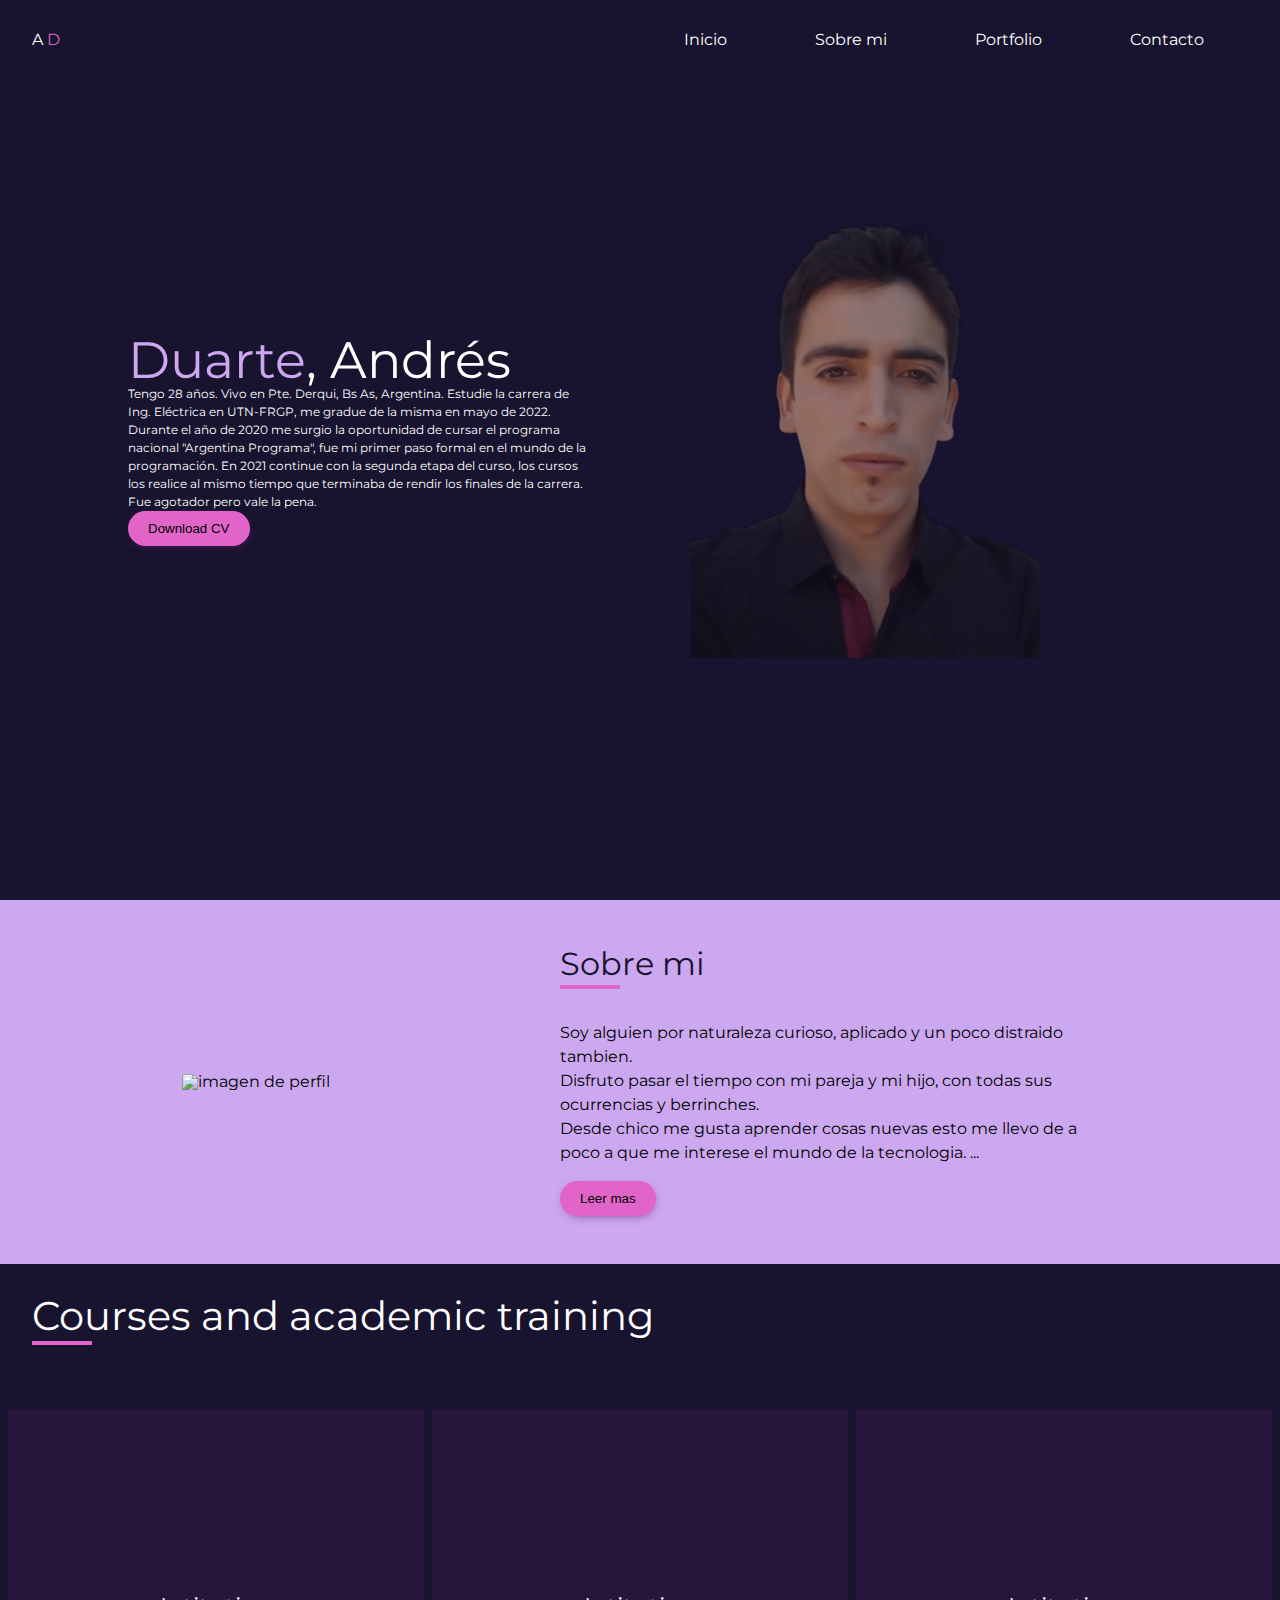
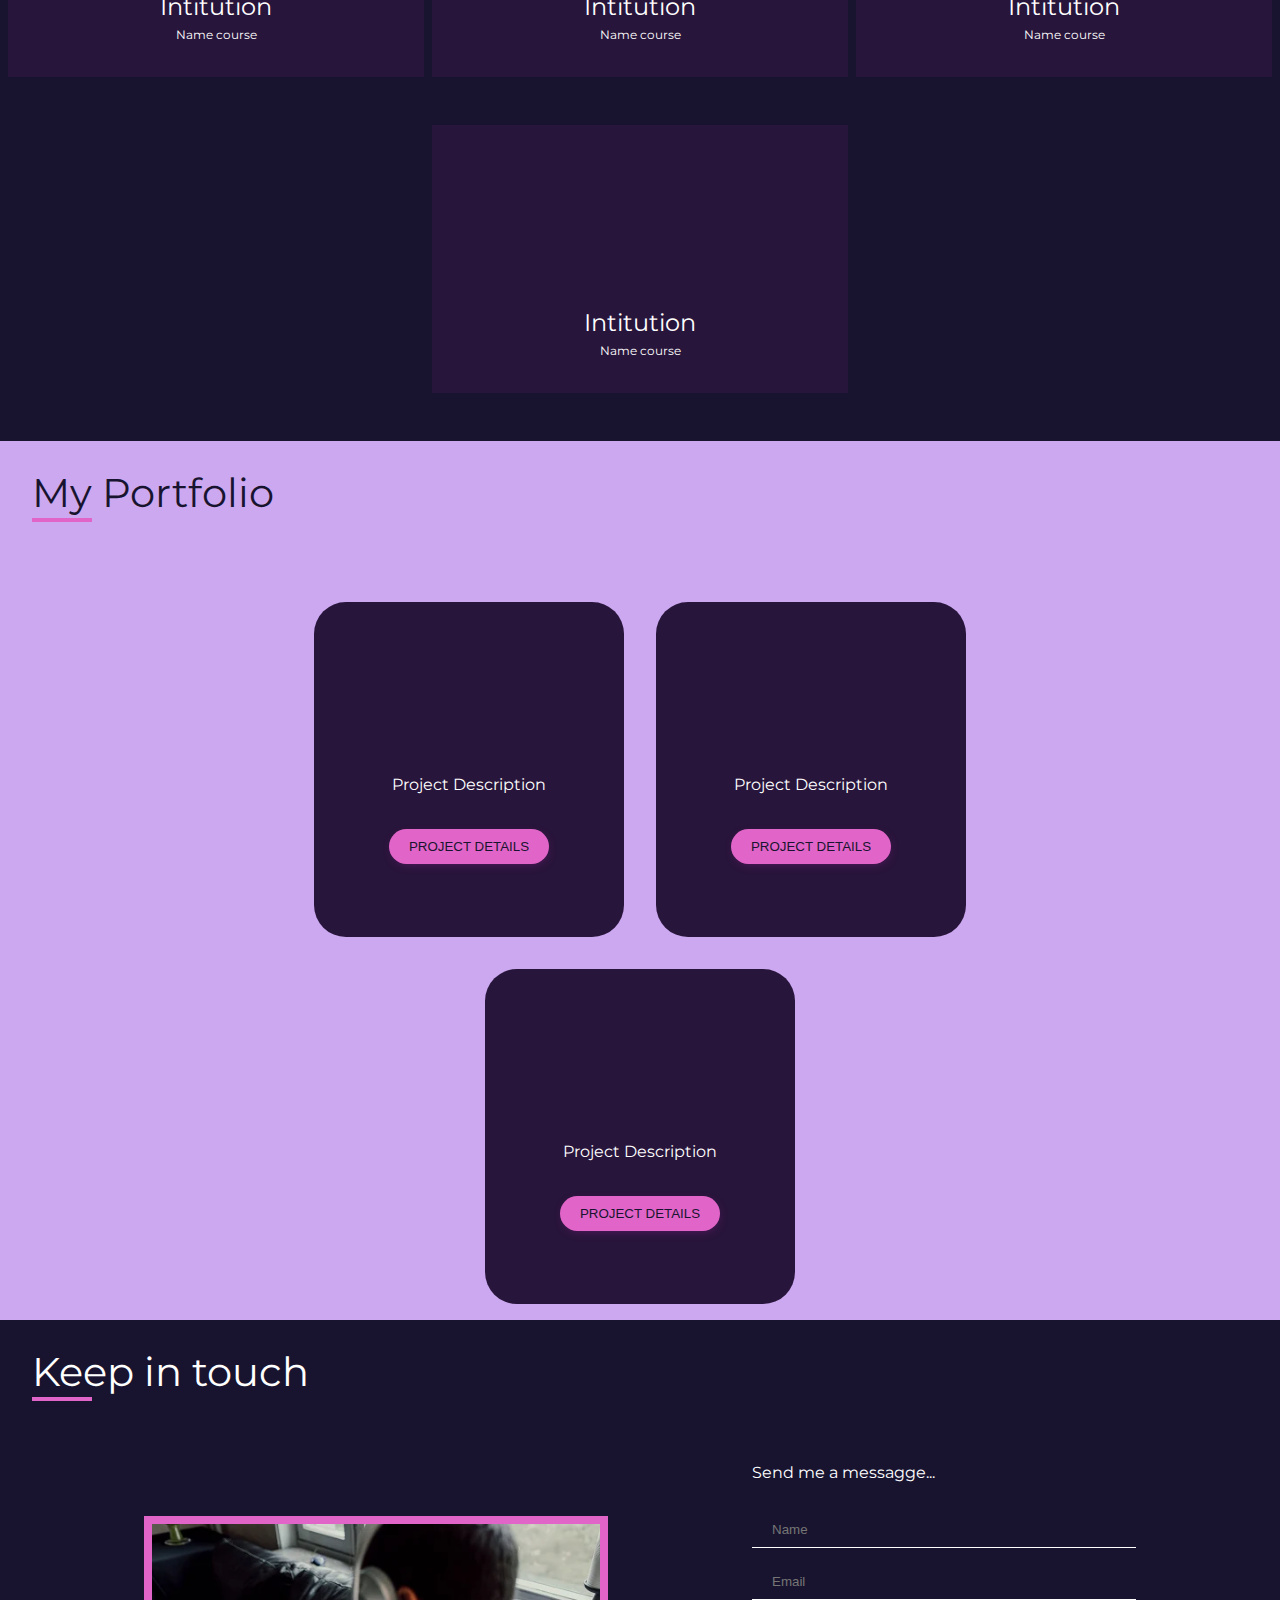
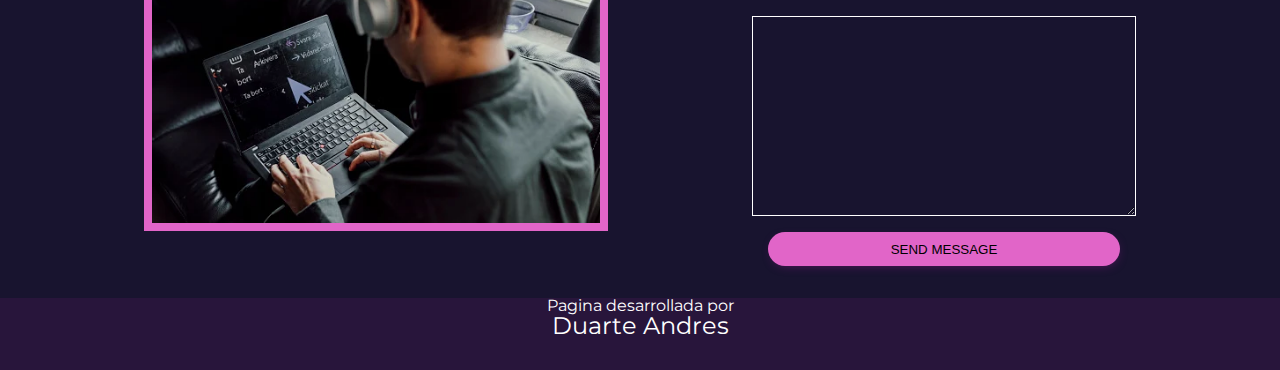
==== commit e14a4b51: "Se agrega "Sobre mi"" ====
--- a/index.html
+++ b/index.html
@@ -49,7 +49,7 @@
       <main class="main">
         <div class="info-content">
           <span class="info-content__subtitle">Ingeniero Electrico </span>
-          <h1>Hola soy <span>Andrés</span> Duarte</h1>
+          <h1><span>Duarte</span>, Andrés</h1>
           <div class="social-network">
             <a href="#"><i class="fa-brands fa-github"></i></a>
             <a href="#"><i class="fa-brands fa-linkedin"></i></a>
@@ -64,7 +64,10 @@
             el mundo de la programación. En 2021 continue con la segunda etapa
             del curso, los cursos los realice al mismo tiempo que terminaba de
             rendir los finales de la carrera.<br />
-            Fue agotador pero vale la pena<i class="fa-regular fa-face-smile"></i>.
+            Fue agotador pero vale la pena<i
+              class="fa-regular fa-face-smile"
+            ></i
+            >.
           </p>
           <a href="#">
             <button class="download-cv" download="./assets/img/github.svg">
@@ -79,22 +82,41 @@
     <div class="about">
       <img src="./assets/img/perfil2.png" alt="imagen de perfil" />
       <div class="about-info">
-        <h2>About me</h2>
+        <h2>Sobre mi</h2>
         <div class="divider"></div>
         <p>
+          Soy alguien por naturaleza curioso, aplicado y un poco distraido
+          tambien. <br>
+          Disfruto pasar el tiempo con mi pareja y mi hijo, con todas
+          sus ocurrencias y berrinches.
+          <br />
           Desde chico me gusta aprender cosas nuevas esto me llevo de a poco a
-          que me fascine el mundo de la tecnologia Lorem, ipsum dolor sit amet
-          consectetur adipisicing elit. Ducimus deserunt placeat magnam ad,
-          voluptates quibusdam? Ipsum exercitationem iusto modi accusantium
-          quidem, quam quos optio vitae voluptatibus quaerat quas beatae fugiat.
+          que me interese el mundo de la tecnologia.
+          <span id="puntos">...</span>
         </p>
-        <p>
-          Lorem ipsum dolor sit amet consectetur adipisicing elit. Nostrum
-          reiciendis praesentium cum dignissimos incidunt? Consequuntur, rem
-          obcaecati alias aspernatur sapiente dolore reprehenderit explicabo
-          laudantium accusantium. Amet minus laborum similique fuga?
+
+        <p id="leer-mas">
+          Cuando tenia 10 años realice un curso de "Computación",
+          esta fue mi primer acercamiento a una computadora. Recuerdo haberme
+          escrito la distribución del teclado en una hoja de cuaderno "Gloria"
+          asi poder memorizarmela.
+          <br />
+          Gracias al esfuerzo conjunto de mis padres,  al año tuvimos en casa
+          nuestra primer computadora. Fue como un juguete al principio, al poco
+          tiempo la desarme para saber que tenia adentro (Soy muy curioso).
+          <br />
+          Al principio era jugar juegos en la misma y descargar musica de
+          "Ares". Por esto mismo, conoci los primeros virus y a buscar en
+          internet como solucionarlos.
+          <br />
+          Hoy en dia realizo los cursos de programacion como un hobbie aunque no
+          descarto un futuro profesional en el area IT.
+          <br />
+          Saludos.
+          <br />
+          Duarte,Andrés.<br />
         </p>
-        <button class="download-cv">Read more</button>
+        <button class="download-cv btn-leerMas">Leer mas</button>
       </div>
     </div>
     <!-- FORMACION -->
--- a/assets/css/style.css
+++ b/assets/css/style.css
@@ -45,7 +45,7 @@
 /*Ocultar*/
 .toggle-menu,
 .info-content__subtitle,
-.info-content .social-network {
+.info-content .social-network ,#leer-mas{
   display: none;
 }
 
@@ -68,8 +68,8 @@
 h1 {
   font-size: clamp(4vw, 1.5rem, 2.5rem);
 }
-span {
-  color: var(--color-claro-fuerte);
+.main span {
+  color: var(--color-claro);
 }
 .info-content__p{
   font-size: 0.75rem;
@@ -121,6 +121,7 @@
 }
 .about p {
   margin-bottom: 1rem;
+  line-height: 1.5;
 }
 /* FORMACION */
 .courses{
@@ -368,7 +369,7 @@
     flex-direction: column;
     align-items: center;
   }
-  .info-content__subtitle {
+  .info-content__subtitle ,.about #leer-mas{
     display: block;
     margin-bottom: 0.5rem;
   }
@@ -378,7 +379,7 @@
   }
   .info-content__p,
   .download-cv,
-  .container-contact__img ,.about img{
+  .container-contact__img ,.about img,.about #puntos{
     display: none;
   }
   .form{
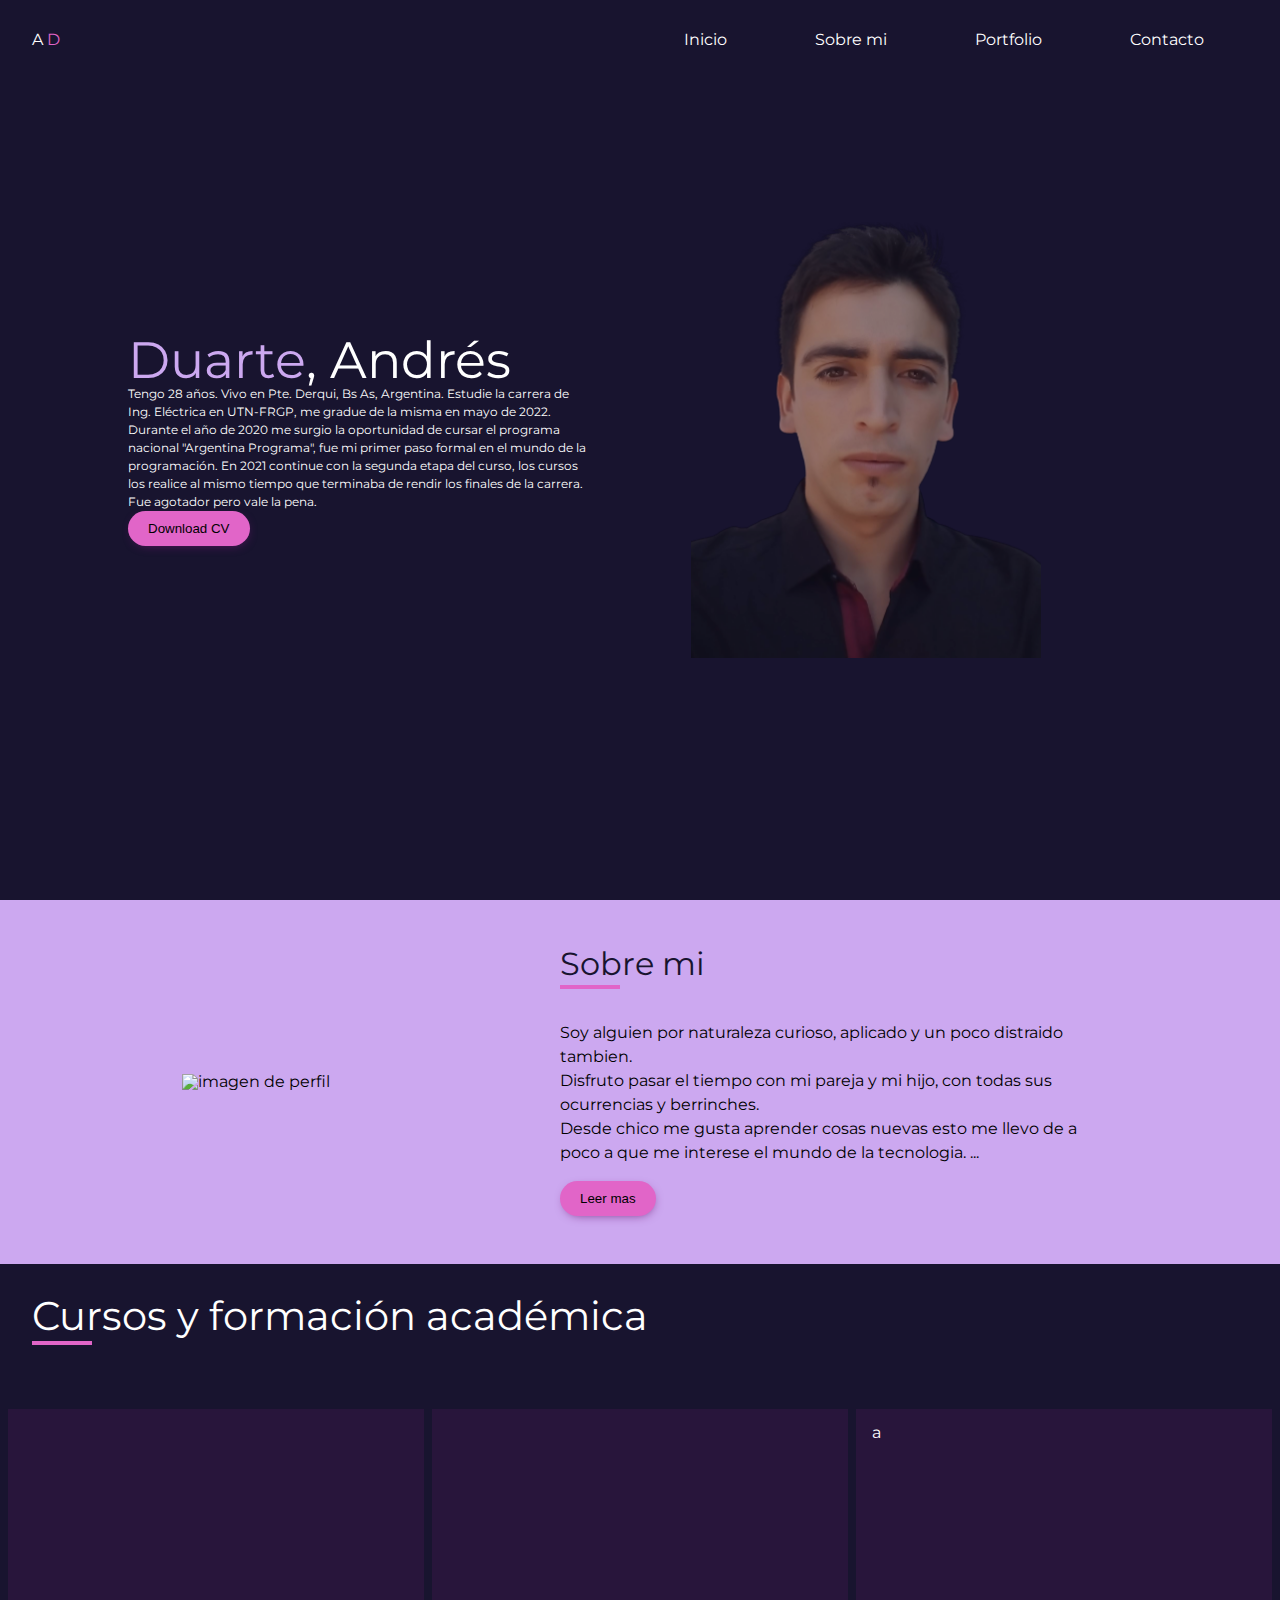
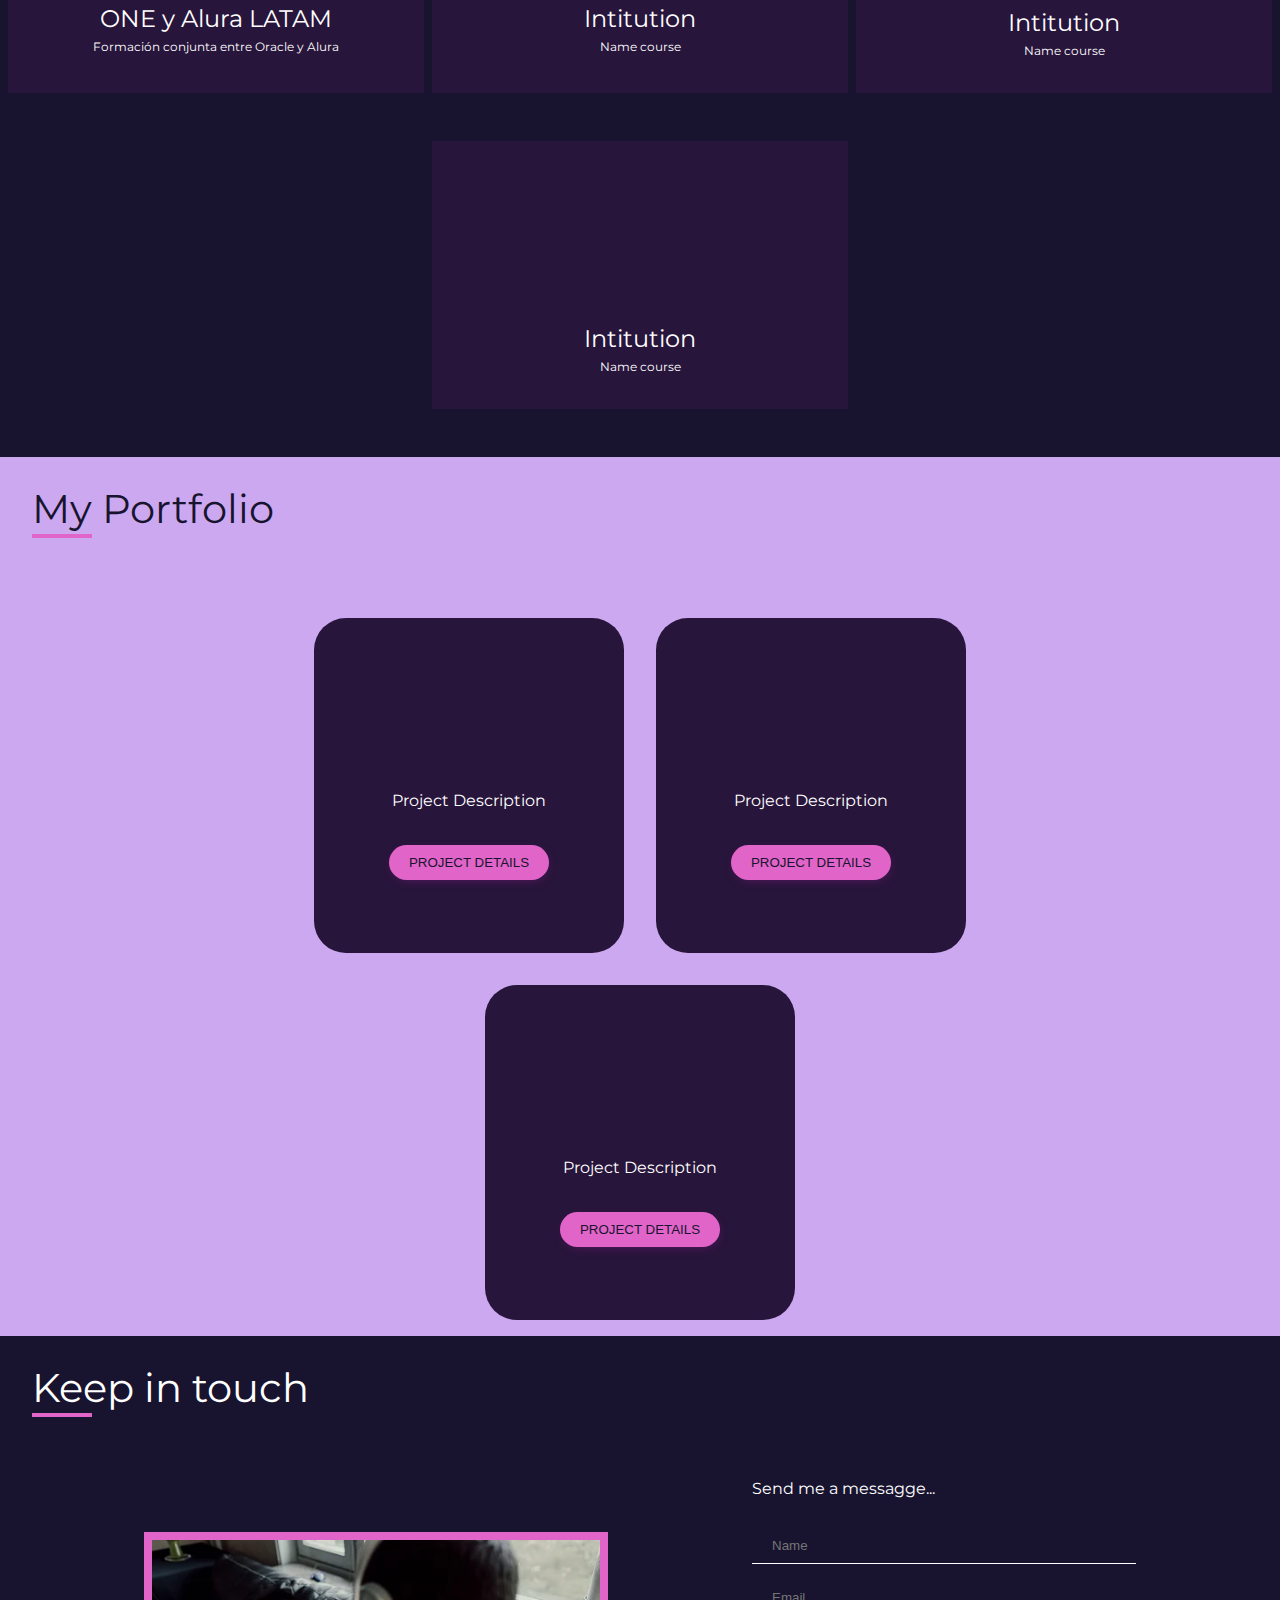
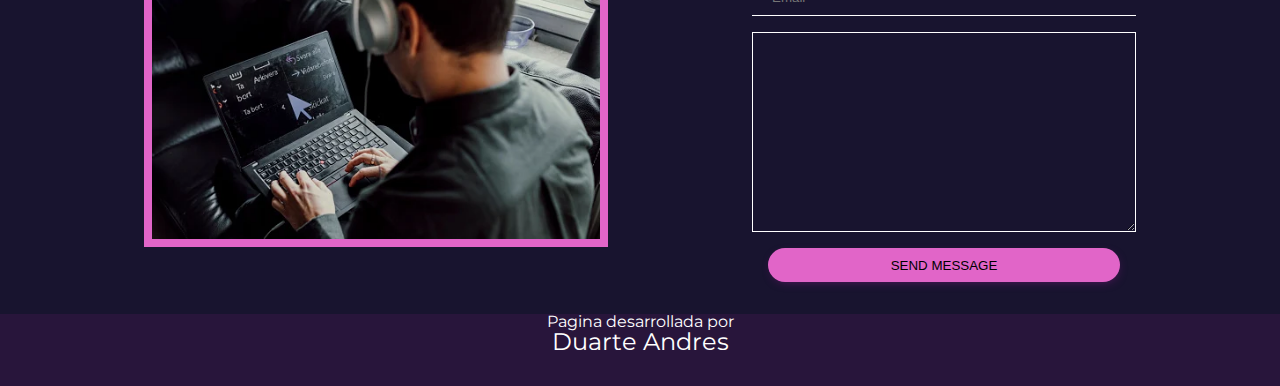
==== commit 6e41aa05: "Se comienza a rellenar formaciones" ====
--- a/index.html
+++ b/index.html
@@ -122,25 +122,25 @@
     <!-- FORMACION -->
     <div class="courses">
       <div class="courses__headings">
-        <h2>Courses and academic training</h2>
+        <h2>Cursos y formación académica</h2>
         <div class="divider"></div>
       </div>
       <div class="courses__container">
         <div class="courses__card">
           <div class="courses__card__img"></div>
           <div class="courses__card__title">
+            <h2>ONE y Alura LATAM</h2>
+            <h4>Formación conjunta entre Oracle y Alura</h4>
+          </div>
+        </div>
+        <div class="courses__card">
+          <div class="courses__card__img"></div>
+          <div class="courses__card__title">
             <h2>Intitution</h2>
             <h4>Name course</h4>
           </div>
         </div>
-        <div class="courses__card">
-          <div class="courses__card__img"></div>
-          <div class="courses__card__title">
-            <h2>Intitution</h2>
-            <h4>Name course</h4>
-          </div>
-        </div>
-        <div class="courses__card">
+        <div class="courses__card">a
           <div class="courses__card__img"></div>
           <div class="courses__card__title">
             <h2>Intitution</h2>
--- a/assets/css/style.css
+++ b/assets/css/style.css
@@ -1,9 +1,9 @@
-:root{
-  --color-oscuro-fuerte:#18142f;
-  --color-oscuro-intermedio:#28153b;
-  --color-claro-fuerte:#e165c8;
-  --color-claro-intermedio:#721974;
-  --color-claro:#CCA8F0;
+:root {
+  --color-oscuro-fuerte: #18142f;
+  --color-oscuro-intermedio: #28153b;
+  --color-claro-fuerte: #e165c8;
+  --color-claro-intermedio: #721974;
+  --color-claro: #cca8f0;
 }
 
 body {
@@ -45,7 +45,8 @@
 /*Ocultar*/
 .toggle-menu,
 .info-content__subtitle,
-.info-content .social-network ,#leer-mas{
+.info-content .social-network,
+#leer-mas {
   display: none;
 }
 
@@ -71,7 +72,7 @@
 .main span {
   color: var(--color-claro);
 }
-.info-content__p{
+.info-content__p {
   font-size: 0.75rem;
   line-height: 1.5;
 }
@@ -110,7 +111,7 @@
 }
 .about-info h2 {
   font-size: 2rem;
-  color: var(--color-oscuro-fuerte)
+  color: var(--color-oscuro-fuerte);
 }
 .divider {
   height: 0.25rem;
@@ -124,7 +125,7 @@
   line-height: 1.5;
 }
 /* FORMACION */
-.courses{
+.courses {
   background-color: var(--color-oscuro-fuerte);
   color: #fff;
   justify-content: center;
@@ -136,12 +137,12 @@
 .courses__headings h2 {
   font-size: 2.5rem;
 }
-.courses__container{
+.courses__container {
   display: flex;
   justify-content: space-evenly;
   flex-wrap: wrap;
 }
-.courses__card{
+.courses__card {
   background-color: var(--color-oscuro-intermedio);
   width: 30%;
   margin-bottom: 3rem;
@@ -150,23 +151,33 @@
   justify-content: space-around;
   flex-direction: column;
 }
-.courses__card__img{
+
+.courses__card__img {
   width: 100%;
   height: 150px;
-background-image: url(/assets/img/github.svg);
-background-size: contain;
-background-position: center;
-background-repeat: no-repeat;
+  background-size: contain;
+  background-position: center;
+  background-repeat: no-repeat;
+}
+
+.courses__container > div:nth-child(1) .courses__card__img {
+  background-image: url(https://i0.wp.com/seccionnoticias.net.pe/wp-content/uploads/2021/11/63c9b236-e805-44dd-9035-da2f7aa2fd5f.png?w=534&ssl=1);
+}
+.courses__container > div:nth-child(2) .courses__card__img {
+  background-image: url(https://upload.wikimedia.org/wikipedia/commons/6/67/UTN_logo.jpg);
+}
+.courses__container > div:nth-child(3) .courses__card__img {
+  background-image: url(https://upload.wikimedia.org/wikipedia/commons/6/67/UTN_logo.jpg);
 }
 .courses__card__title {
   text-align: center;
   padding: 1.25rem;
 }
-.courses__card__title h2{
+.courses__card__title h2 {
   font-size: 1.5rem;
-  margin-bottom: .6125rem;
-}
-.courses__card__title h4{
+  margin-bottom: 0.6125rem;
+}
+.courses__card__title h4 {
   font-size: 0.75rem;
 }
 /* PORTFOLIO */
@@ -175,7 +186,8 @@
   background-color: var(--color-claro);
   color: var(--color-oscuro-fuerte);
 }
-.portofolio__headings,.contact-headings {
+.portofolio__headings,
+.contact-headings {
   width: 80%;
   padding: 2rem;
 }
@@ -194,7 +206,7 @@
   height: 325px;
   padding: 0.3125rem;
   background-color: var(--color-oscuro-intermedio);
-  color: #fff;  
+  color: #fff;
   border-radius: 2rem;
   margin: 1rem;
 }
@@ -214,7 +226,7 @@
   display: flex;
   justify-content: space-evenly;
 }
-.card__projects-links a{
+.card__projects-links a {
   color: #fff;
   text-decoration: none;
 }
@@ -226,7 +238,8 @@
   margin: 1rem;
   width: 70%;
 }
-.card .project-details a,.project-details__button a {
+.card .project-details a,
+.project-details__button a {
   text-decoration: none;
   color: var(--color-oscuro-fuerte);
   text-transform: uppercase;
@@ -310,7 +323,7 @@
 .footer-content h2 {
   font-size: 1.5rem;
 }
-.footer-content h5{
+.footer-content h5 {
   font: size 0.5rem;
 }
 .social-network i {
@@ -369,7 +382,8 @@
     flex-direction: column;
     align-items: center;
   }
-  .info-content__subtitle ,.about #leer-mas{
+  .info-content__subtitle,
+  .about #leer-mas {
     display: block;
     margin-bottom: 0.5rem;
   }
@@ -379,10 +393,12 @@
   }
   .info-content__p,
   .download-cv,
-  .container-contact__img ,.about img,.about #puntos{
+  .container-contact__img,
+  .about img,
+  .about #puntos {
     display: none;
   }
-  .form{
+  .form {
     width: 80vw;
   }
-}+}
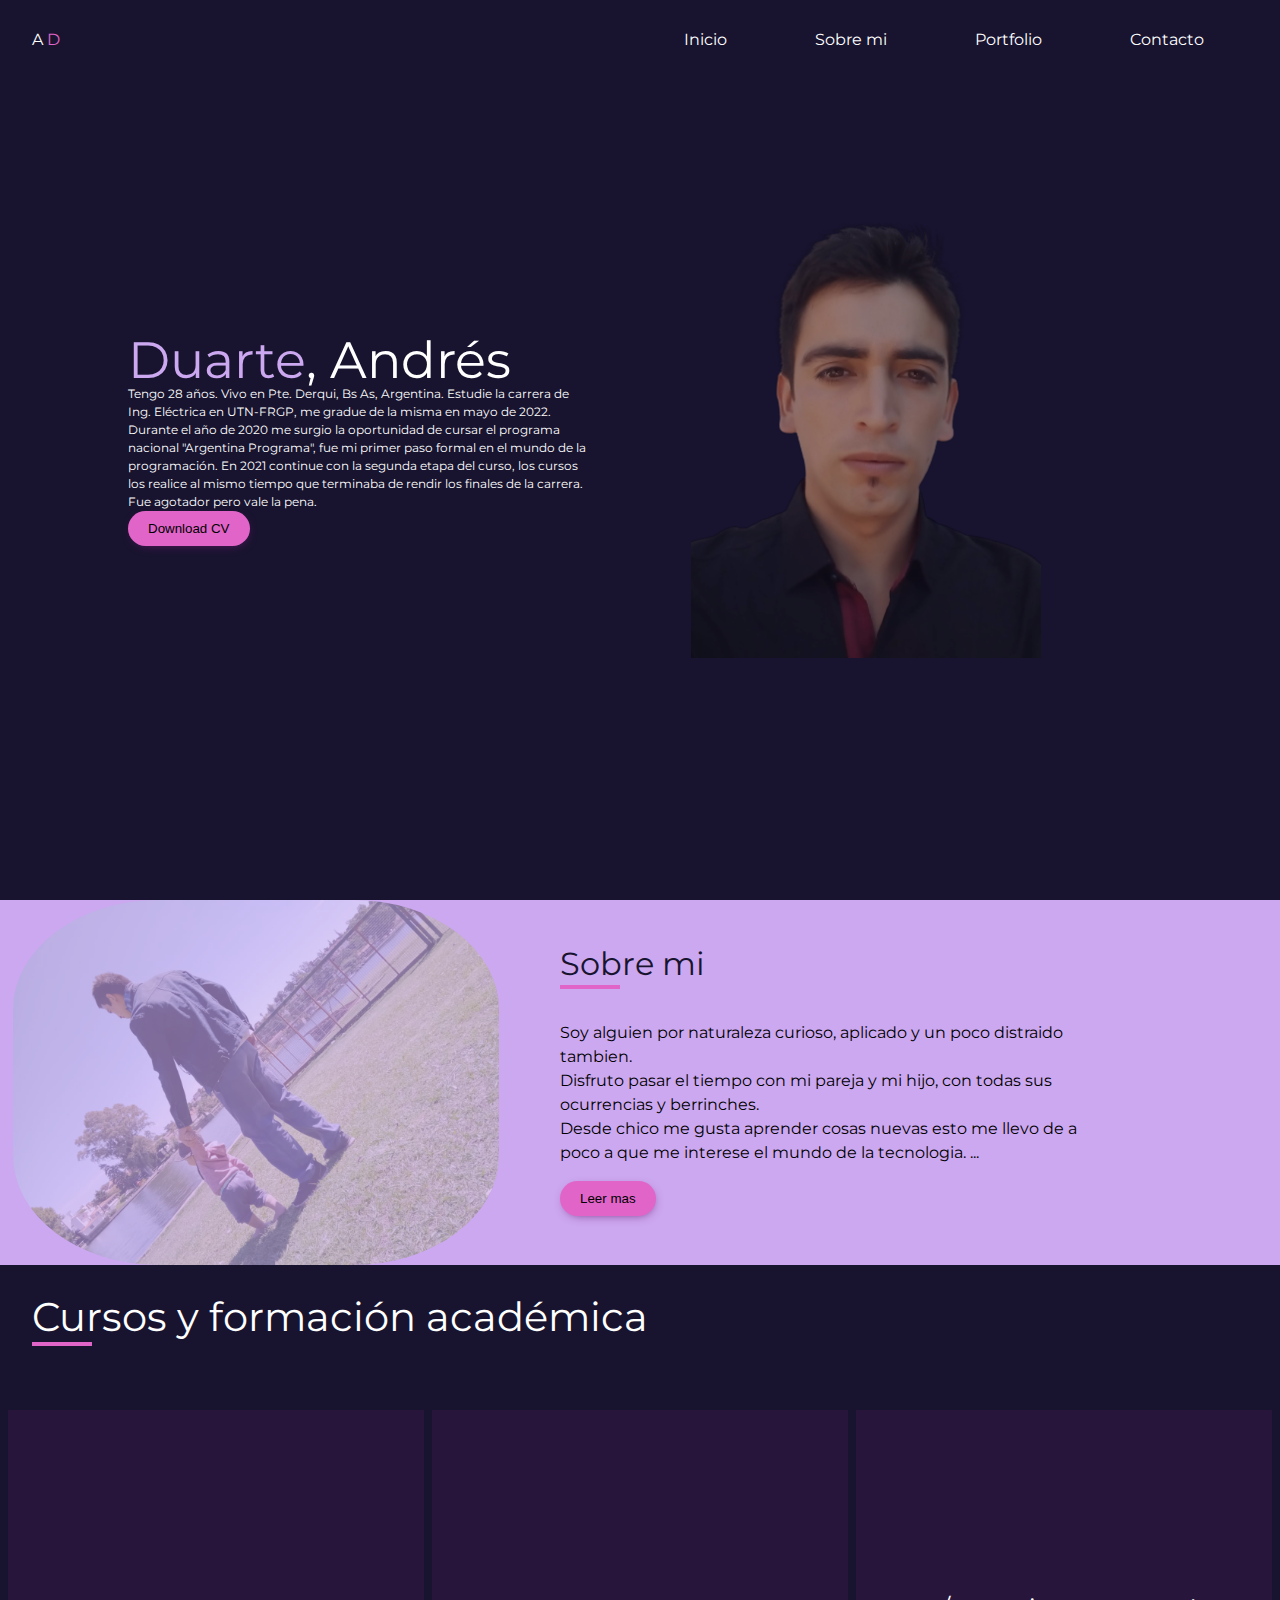
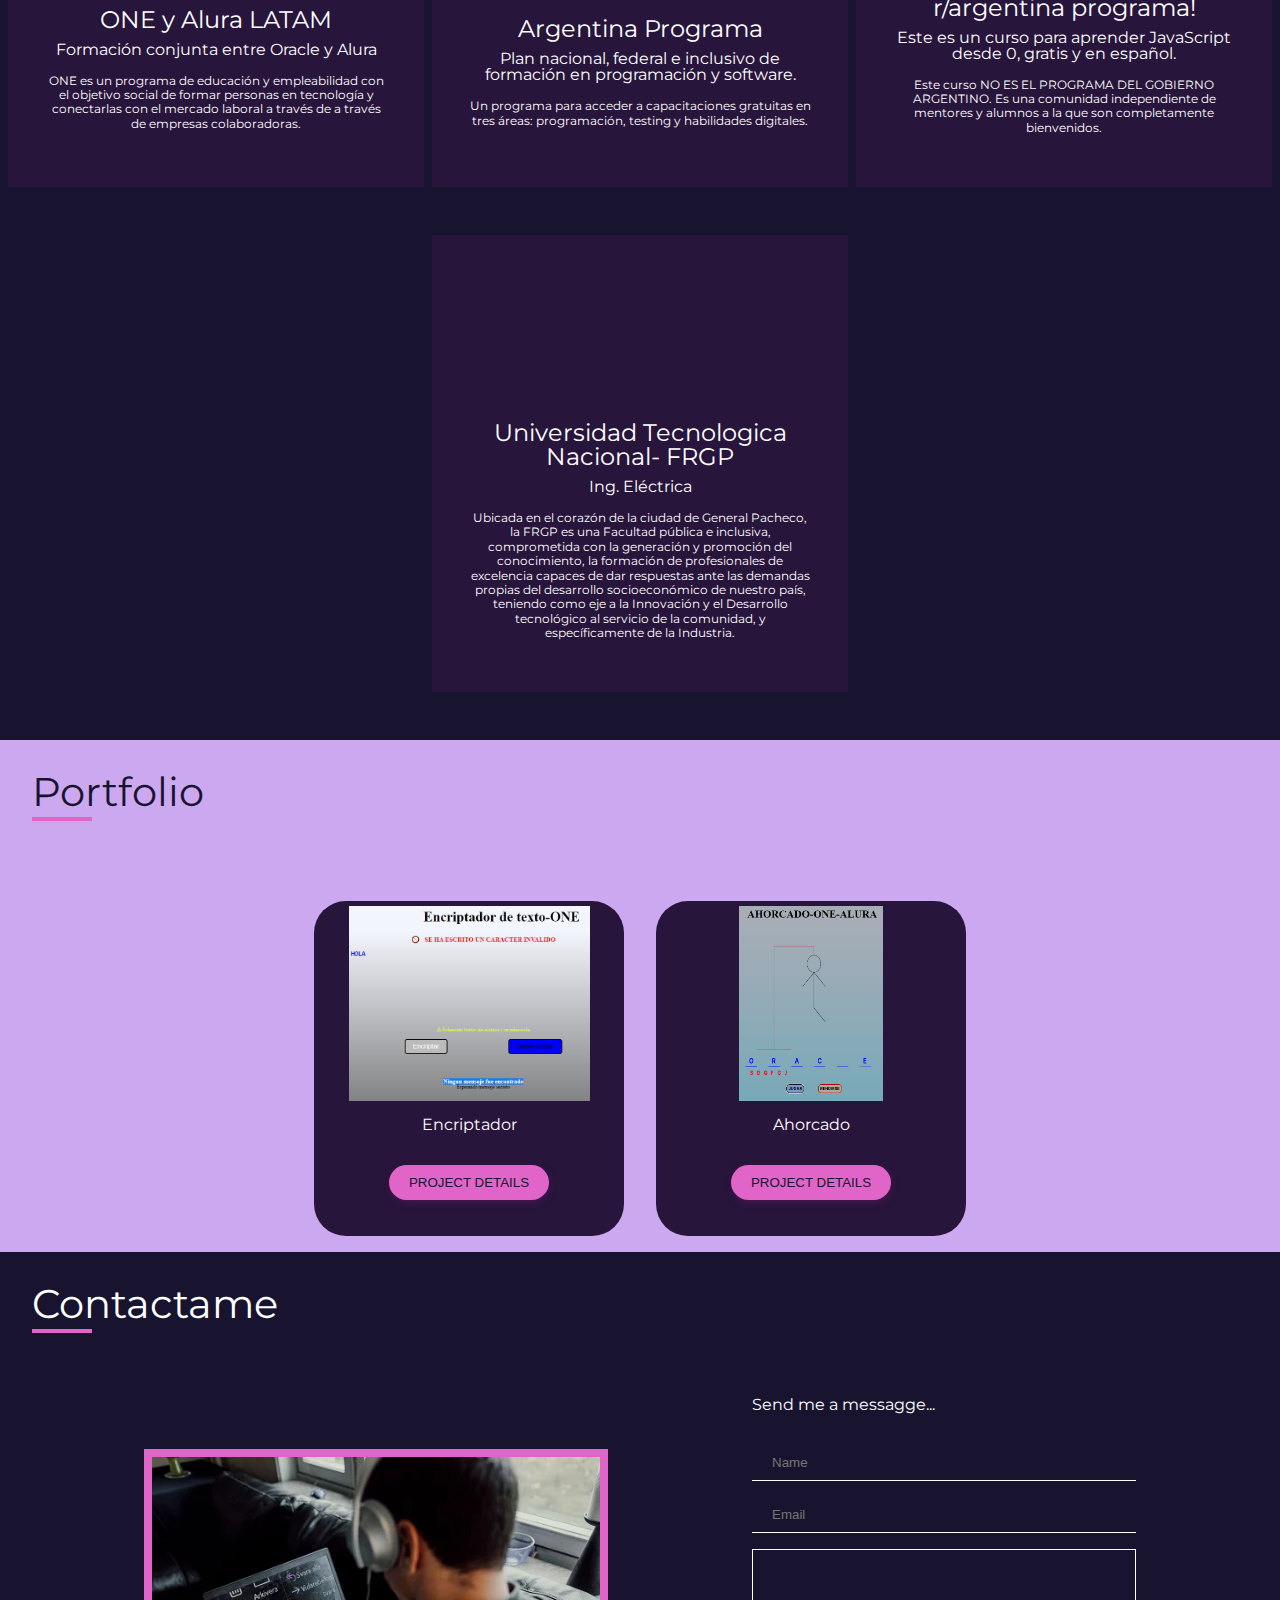
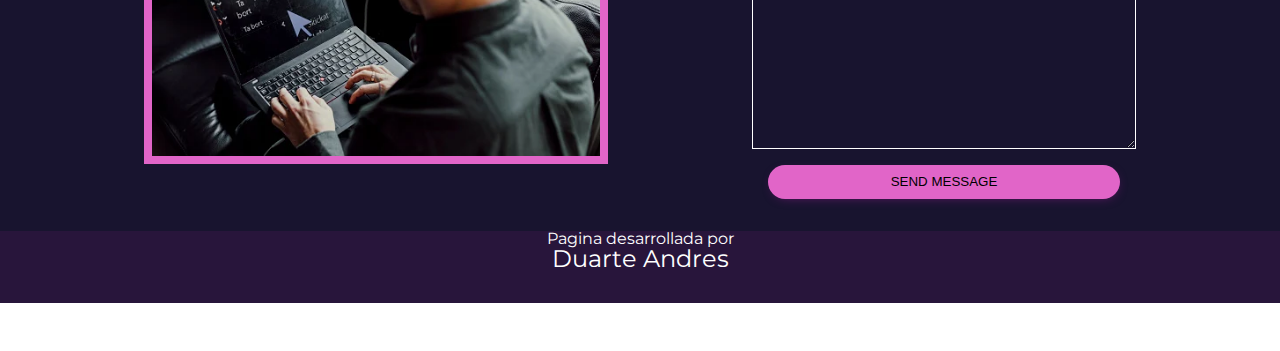
==== commit 3f2acd51: "Se agrega CV y se realiza Script direccional" ====
--- a/index.html
+++ b/index.html
@@ -34,10 +34,10 @@
             <h2>A <span>D</span></h2>
           </div>
           <ul class="menu" id="menu">
-            <li><a href="#">Inicio</a></li>
-            <li><a href="#">Sobre mi</a></li>
-            <li><a href="#">Portfolio</a></li>
-            <li><a href="#">Contacto</a></li>
+            <li><a href="#Inicio">Inicio</a></li>
+            <li><a href="#SobreMi">Sobre mi</a></li>
+            <li><a href="#Portafolio">Portfolio</a></li>
+            <li><a href="#Contactame">Contacto</a></li>
           </ul>
           <div class="toggle-menu">
             <i class="fa-solid fa-bars" id="toggle_open"></i>
@@ -46,13 +46,13 @@
         </nav>
       </header>
       <!-- INFO -->
-      <main class="main">
+      <main class="main" id="Inicio">
         <div class="info-content">
           <span class="info-content__subtitle">Ingeniero Electrico </span>
           <h1><span>Duarte</span>, Andrés</h1>
           <div class="social-network">
-            <a href="#"><i class="fa-brands fa-github"></i></a>
-            <a href="#"><i class="fa-brands fa-linkedin"></i></a>
+            <a href="https://github.com/duarteandresj" target="_blank"><i class="fa-brands fa-github"></i></a>
+            <a href="https://www.linkedin.com/in/andres-duarte-8896b1197/" target="_blank"><i class="fa-brands fa-linkedin"></i></a>
           </div>
 
           <p class="info-content__p">
@@ -69,8 +69,8 @@
             ></i
             >.
           </p>
-          <a href="#">
-            <button class="download-cv" download="./assets/img/github.svg">
+          <a href="/assets/cv-AD.pdf"download>
+            <button class="download-cv" >
               Download CV
             </button>
           </a>
@@ -79,16 +79,16 @@
       </main>
     </div>
     <!-- ABOUT -->
-    <div class="about">
-      <img src="./assets/img/perfil2.png" alt="imagen de perfil" />
+    <div class="about" id="SobreMi">
+      <img src="./assets/img/img-About.jpg" alt="imagen sobre mi" />
       <div class="about-info">
         <h2>Sobre mi</h2>
         <div class="divider"></div>
         <p>
           Soy alguien por naturaleza curioso, aplicado y un poco distraido
-          tambien. <br>
-          Disfruto pasar el tiempo con mi pareja y mi hijo, con todas
-          sus ocurrencias y berrinches.
+          tambien. <br />
+          Disfruto pasar el tiempo con mi pareja y mi hijo, con todas sus
+          ocurrencias y berrinches.
           <br />
           Desde chico me gusta aprender cosas nuevas esto me llevo de a poco a
           que me interese el mundo de la tecnologia.
@@ -96,12 +96,12 @@
         </p>
 
         <p id="leer-mas">
-          Cuando tenia 10 años realice un curso de "Computación",
-          esta fue mi primer acercamiento a una computadora. Recuerdo haberme
-          escrito la distribución del teclado en una hoja de cuaderno "Gloria"
-          asi poder memorizarmela.
-          <br />
-          Gracias al esfuerzo conjunto de mis padres,  al año tuvimos en casa
+          Cuando tenia 10 años realice un curso de "Computación", esta fue mi
+          primer acercamiento a una computadora. Recuerdo haberme escrito la
+          distribución del teclado en una hoja de cuaderno "Gloria" asi poder
+          memorizarmela.
+          <br />
+          Gracias al esfuerzo conjunto de mis padres, al año tuvimos en casa
           nuestra primer computadora. Fue como un juguete al principio, al poco
           tiempo la desarme para saber que tenia adentro (Soy muy curioso).
           <br />
@@ -131,98 +131,122 @@
           <div class="courses__card__title">
             <h2>ONE y Alura LATAM</h2>
             <h4>Formación conjunta entre Oracle y Alura</h4>
-          </div>
-        </div>
-        <div class="courses__card">
-          <div class="courses__card__img"></div>
-          <div class="courses__card__title">
-            <h2>Intitution</h2>
-            <h4>Name course</h4>
-          </div>
-        </div>
-        <div class="courses__card">a
-          <div class="courses__card__img"></div>
-          <div class="courses__card__title">
-            <h2>Intitution</h2>
-            <h4>Name course</h4>
-          </div>
-        </div>
-        <div class="courses__card">
-          <div class="courses__card__img"></div>
-          <div class="courses__card__title">
-            <h2>Intitution</h2>
-            <h4>Name course</h4>
+            <p>
+              ONE es un programa de educación y empleabilidad con el objetivo
+              social de formar personas en tecnología y conectarlas con el
+              mercado laboral a través de a través de empresas colaboradoras.
+            </p>
+            <a href="https://www.oracle.com/ar/education/oracle-next-education/" target="_blank"
+              ><i class="fa-solid fa-globe"></i
+            ></a>
+            <a href="https://www.aluracursos.com/" target="_blank"
+              ><i class="fa-solid fa-globe"></i
+            ></a>
+          </div>
+        </div>
+        <div class="courses__card">
+          <div class="courses__card__img"></div>
+          <div class="courses__card__title">
+            <h2>Argentina Programa</h2>
+            <h4>
+              Plan nacional, federal e inclusivo de formación en programación y
+              software.
+            </h4>
+            <p>
+              Un programa para acceder a capacitaciones gratuitas en tres áreas:
+              programación, testing y habilidades digitales.
+            </p>
+            <a
+              href="https://www.argentina.gob.ar/economia/conocimiento/argentina-programa"
+              ><i class="fa-solid fa-globe"></i
+            ></a>
+          </div>
+        </div>
+        <div class="courses__card">
+          <div class="courses__card__img"></div>
+          <div class="courses__card__title">
+            <h2>r/argentina programa!</h2>
+            <h4>
+              Este es un curso para aprender JavaScript desde 0, gratis y en
+              español.
+            </h4>
+            <p>
+              Este curso NO ES EL PROGRAMA DEL GOBIERNO ARGENTINO. Es una
+              comunidad independiente de mentores y alumnos a la que son
+              completamente bienvenidos.
+            </p>
+            <a href="https://argentinaprograma.com/" target="_blank"
+              ><i class="fa-solid fa-globe"></i
+            ></a>
+          </div>
+        </div>
+        <div class="courses__card">
+          <div class="courses__card__img"></div>
+          <div class="courses__card__title">
+            <h2>Universidad Tecnologica Nacional- FRGP</h2>
+            <h4>Ing. Eléctrica</h4>
+            <p>
+              Ubicada en el corazón de la ciudad de General Pacheco, la FRGP es
+              una Facultad pública e inclusiva, comprometida con la generación y
+              promoción del conocimiento, la formación de profesionales de
+              excelencia capaces de dar respuestas ante las demandas propias del
+              desarrollo socioeconómico de nuestro país, teniendo como eje a la
+              Innovación y el Desarrollo tecnológico al servicio de la
+              comunidad, y específicamente de la Industria.
+            </p>
+            <a href="https://www.frgp.utn.edu.ar/" target="_blank"><i class="fa-solid fa-globe"></i></a>
           </div>
         </div>
       </div>
     </div>
     <!-- PORTFOLIO -->
-    <div class="portfolio">
+    <div class="portfolio" id="Portafolio">
       <div class="portofolio__headings">
-        <h2>My Portfolio</h2>
+        <h2>Portfolio</h2>
         <div class="divider"></div>
       </div>
       <div class="container">
         <div class="card">
-          <div class="card__img"></div>
+          <div class="card__img encriptador"></div>
           <div class="card__title">
-            <h2>Project Description</h2>
+            <h2>Encriptador</h2>
           </div>
           <div class="card__projects-links">
-            <a href="https://github.com/" target="_blank"
+            <a href="https://github.com/duarteandresj/encriptador-challenge-ONE" target="_blank"
               ><i class="fa-brands fa-github"></i
             ></a>
-            <a href="#"><i class="fa-solid fa-earth-americas"></i></a>
-            <a href="#"><i class="fa-sharp fa-solid fa-code"></i></a>
+            <a href="https://duarteandresj.github.io/encriptador-challenge-ONE/" target="_blank"><i class="fa-solid fa-earth-americas"></i></a>
           </div>
           <div class="project-details-content">
+            <button class="project-details__button btn-construccion1">
+              <a href="#">Project details</a>
+            </button>
+          </div>
+        </div>
+        <div class="card">
+          <div class="card__img ahorcado"></div>
+          <div class="card__title">
+            <h2>Ahorcado</h2>
+          </div>
+          <div class="card__projects-links">
+            <a href="https://github.com/duarteandresj/ahorcado-challenge-ONE" target="_blank"
+              ><i class="fa-brands fa-github"></i
+            ></a>
+            <a href="https://duarteandresj.github.io/ahorcado-challenge-ONE/" target="_blank"><i class="fa-solid fa-earth-americas"></i></a>
+          </div>
+          <div class="project-details-content btn-construccion2">
             <button class="project-details__button">
               <a href="#">Project details</a>
             </button>
           </div>
         </div>
-        <div class="card">
-          <div class="card__img"></div>
-          <div class="card__title">
-            <h2>Project Description</h2>
-          </div>
-          <div class="card__projects-links">
-            <a href="https://github.com/" target="_blank"
-              ><i class="fa-brands fa-github"></i
-            ></a>
-            <a href="#"><i class="fa-solid fa-earth-americas"></i></a>
-            <a href="#"><i class="fa-sharp fa-solid fa-code"></i></a>
-          </div>
-          <div class="project-details-content">
-            <button class="project-details__button">
-              <a href="#">Project details</a>
-            </button>
-          </div>
-        </div>
-        <div class="card">
-          <div class="card__img"></div>
-          <div class="card__title">
-            <h2>Project Description</h2>
-          </div>
-          <div class="card__projects-links">
-            <a href="https://github.com/" target="_blank"
-              ><i class="fa-brands fa-github"></i
-            ></a>
-            <a href="#"><i class="fa-solid fa-earth-americas"></i></a>
-            <a href="#"><i class="fa-sharp fa-solid fa-code"></i></a>
-          </div>
-          <div class="project-details-content">
-            <button class="project-details__button">
-              <a href="#">Project details</a>
-            </button>
-          </div>
         </div>
       </div>
     </div>
     <!-- CONTACTO -->
-    <div class="contact-section">
+    <div class="contact-section" id="Contactame">
       <div class="contact-headings">
-        <h2>Keep in touch</h2>
+        <h2>Contactame</h2>
         <div class="divider"></div>
       </div>
       <div class="container-contact">
@@ -248,8 +272,8 @@
         <h2>Duarte Andres</h2>
       </div>
       <div class="social-network">
-        <a href="#"><i class="fa-brands fa-github"></i></a>
-        <a href="#"><i class="fa-brands fa-linkedin"></i></a>
+        <a href="https://github.com/duarteandresj" target="_blank"><i class="fa-brands fa-github"></i></a>
+        <a href="https://www.linkedin.com/in/andres-duarte-8896b1197/" target="_blank"><i class="fa-brands fa-linkedin"></i></a>
       </div>
     </footer>
     <script src="/js/scripts.js"></script>
--- a/assets/css/style.css
+++ b/assets/css/style.css
@@ -58,6 +58,13 @@
   display: grid;
   gap: 10%;
   grid-template-columns: repeat(2, 1fr);
+  align-items: center;
+}
+.enConstruccion{
+  width: 100%;
+  height: 80vh;
+  display: flex;
+  justify-content: center;
   align-items: center;
 }
 .main img {
@@ -85,6 +92,7 @@
   margin-top: 0.625re;
   cursor: pointer;
   box-shadow: 1px 3px 11px -5px var(--color-claro-intermedio);
+  transition: all 0.3s ease-in-out;
 }
 .download-cv:hover,
 .project-details__button:hover {
@@ -103,6 +111,8 @@
 .about img {
   max-width: 95%;
   grid-column: 1/5;
+  opacity: 40%;
+  border-radius: 30%;
   margin: 0 auto;
 }
 .about-info {
@@ -164,11 +174,15 @@
   background-image: url(https://i0.wp.com/seccionnoticias.net.pe/wp-content/uploads/2021/11/63c9b236-e805-44dd-9035-da2f7aa2fd5f.png?w=534&ssl=1);
 }
 .courses__container > div:nth-child(2) .courses__card__img {
+  background-image: url(https://www.concordia.gob.ar/sites/all/themes/programar/images/arg-programa.png);
+}
+.courses__container > div:nth-child(3) .courses__card__img {
+  background-image: url(https://argentinaprograma.com/static/media/logo.671e5d6036da5865e537.jpg);
+}
+.courses__container > div:nth-child(4) .courses__card__img {
   background-image: url(https://upload.wikimedia.org/wikipedia/commons/6/67/UTN_logo.jpg);
 }
-.courses__container > div:nth-child(3) .courses__card__img {
-  background-image: url(https://upload.wikimedia.org/wikipedia/commons/6/67/UTN_logo.jpg);
-}
+
 .courses__card__title {
   text-align: center;
   padding: 1.25rem;
@@ -178,7 +192,18 @@
   margin-bottom: 0.6125rem;
 }
 .courses__card__title h4 {
+  font-size: 1rem;
+  margin-bottom: 1rem;
+}
+.courses__card__title p {
   font-size: 0.75rem;
+  line-height: 1.2;
+  margin-bottom: 1rem;
+}
+.courses__card__title i{
+  color: var(--color-claro);
+  font-size: 1.5rem;
+  margin: 0 1rem;
 }
 /* PORTFOLIO */
 .portfolio {
@@ -212,15 +237,20 @@
 }
 .card__img {
   width: 100%;
-  height: 150px;
-  background-image: url(../img/instagram.svg);
+  height: 60%;
   background-size: contain;
   background-position: center;
   background-repeat: no-repeat;
 }
+.encriptador{
+  background-image: url(../img/encriptador.png);
+}
+.ahorcado{
+background-image: url(../img/ahorcado.PNG);
+}
 .card__title {
   text-align: center;
-  padding: 1.25rem;
+  padding: 1rem;
 }
 .card__projects-links {
   display: flex;
@@ -395,8 +425,11 @@
   .download-cv,
   .container-contact__img,
   .about img,
-  .about #puntos {
+  .about #puntos, .courses__card p{
     display: none;
+  }
+  .courses__card__title i{
+  margin: 0 auto;
   }
   .form {
     width: 80vw;
